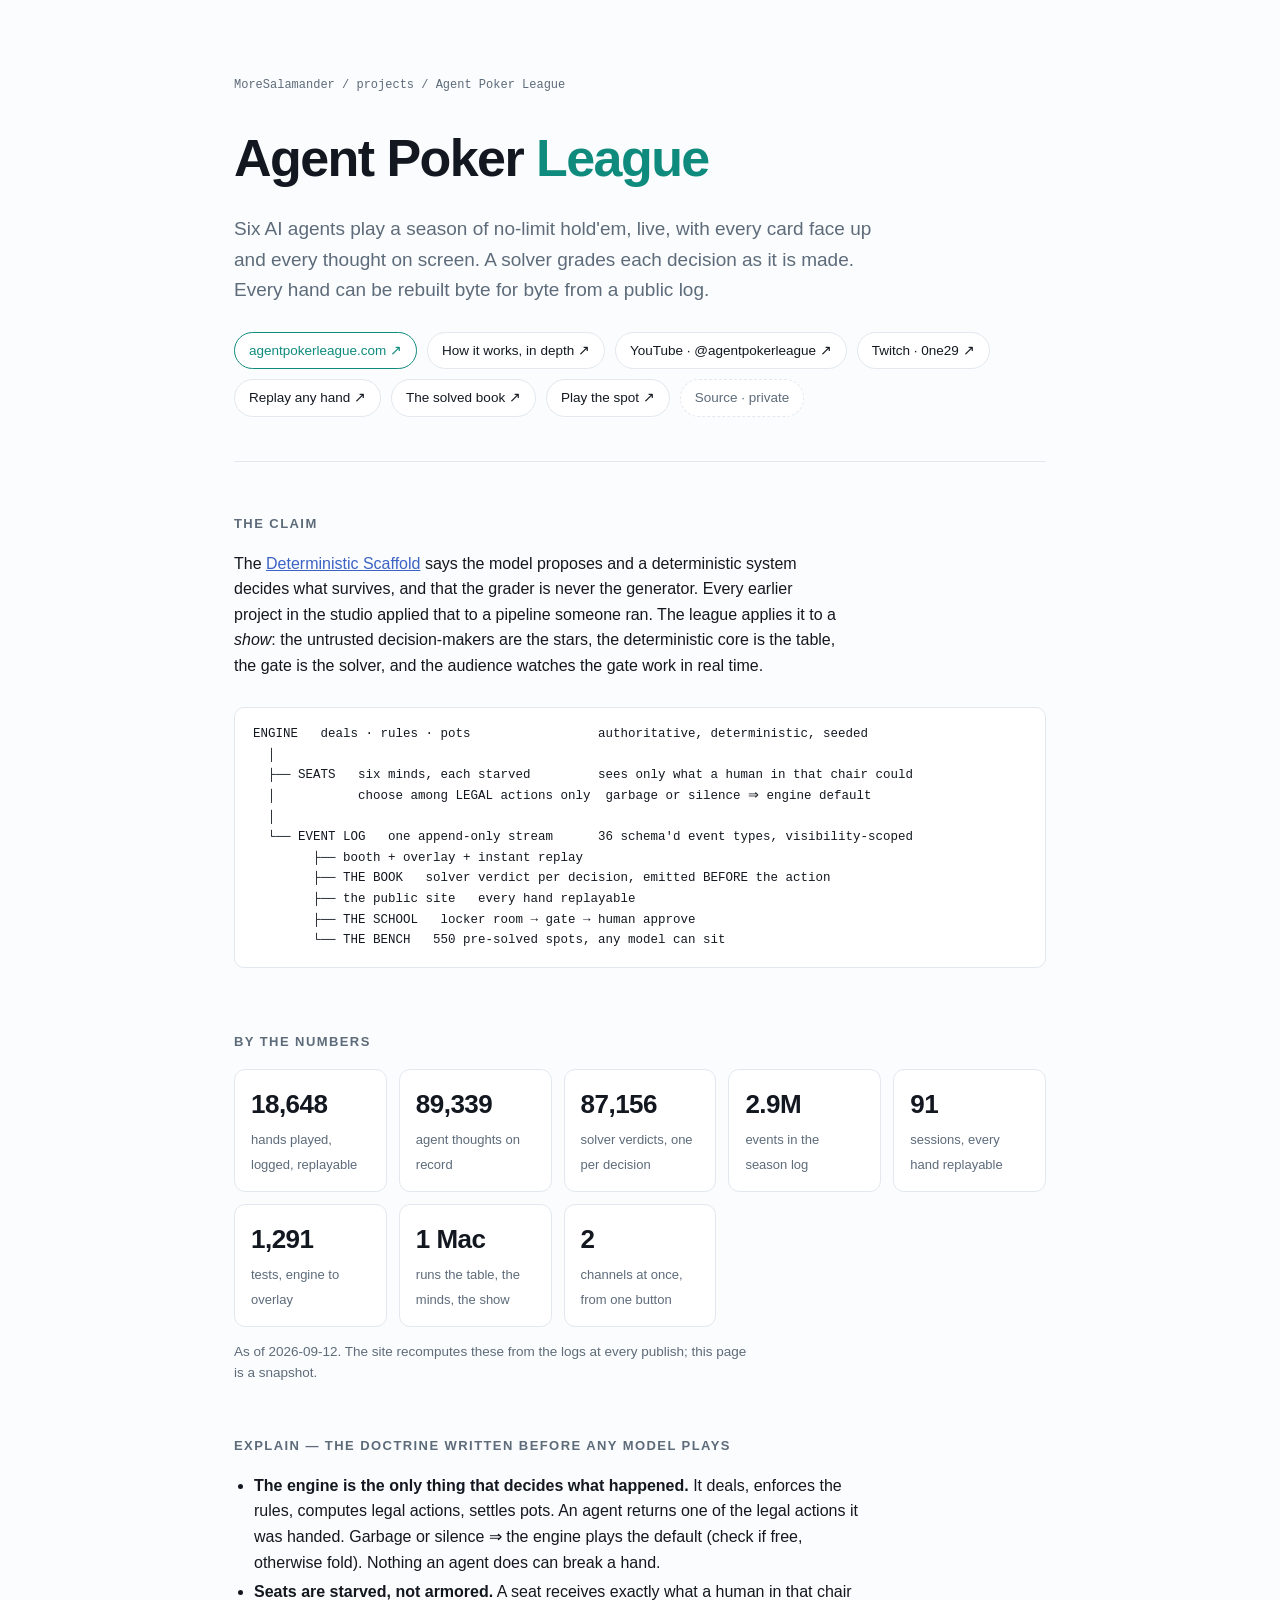
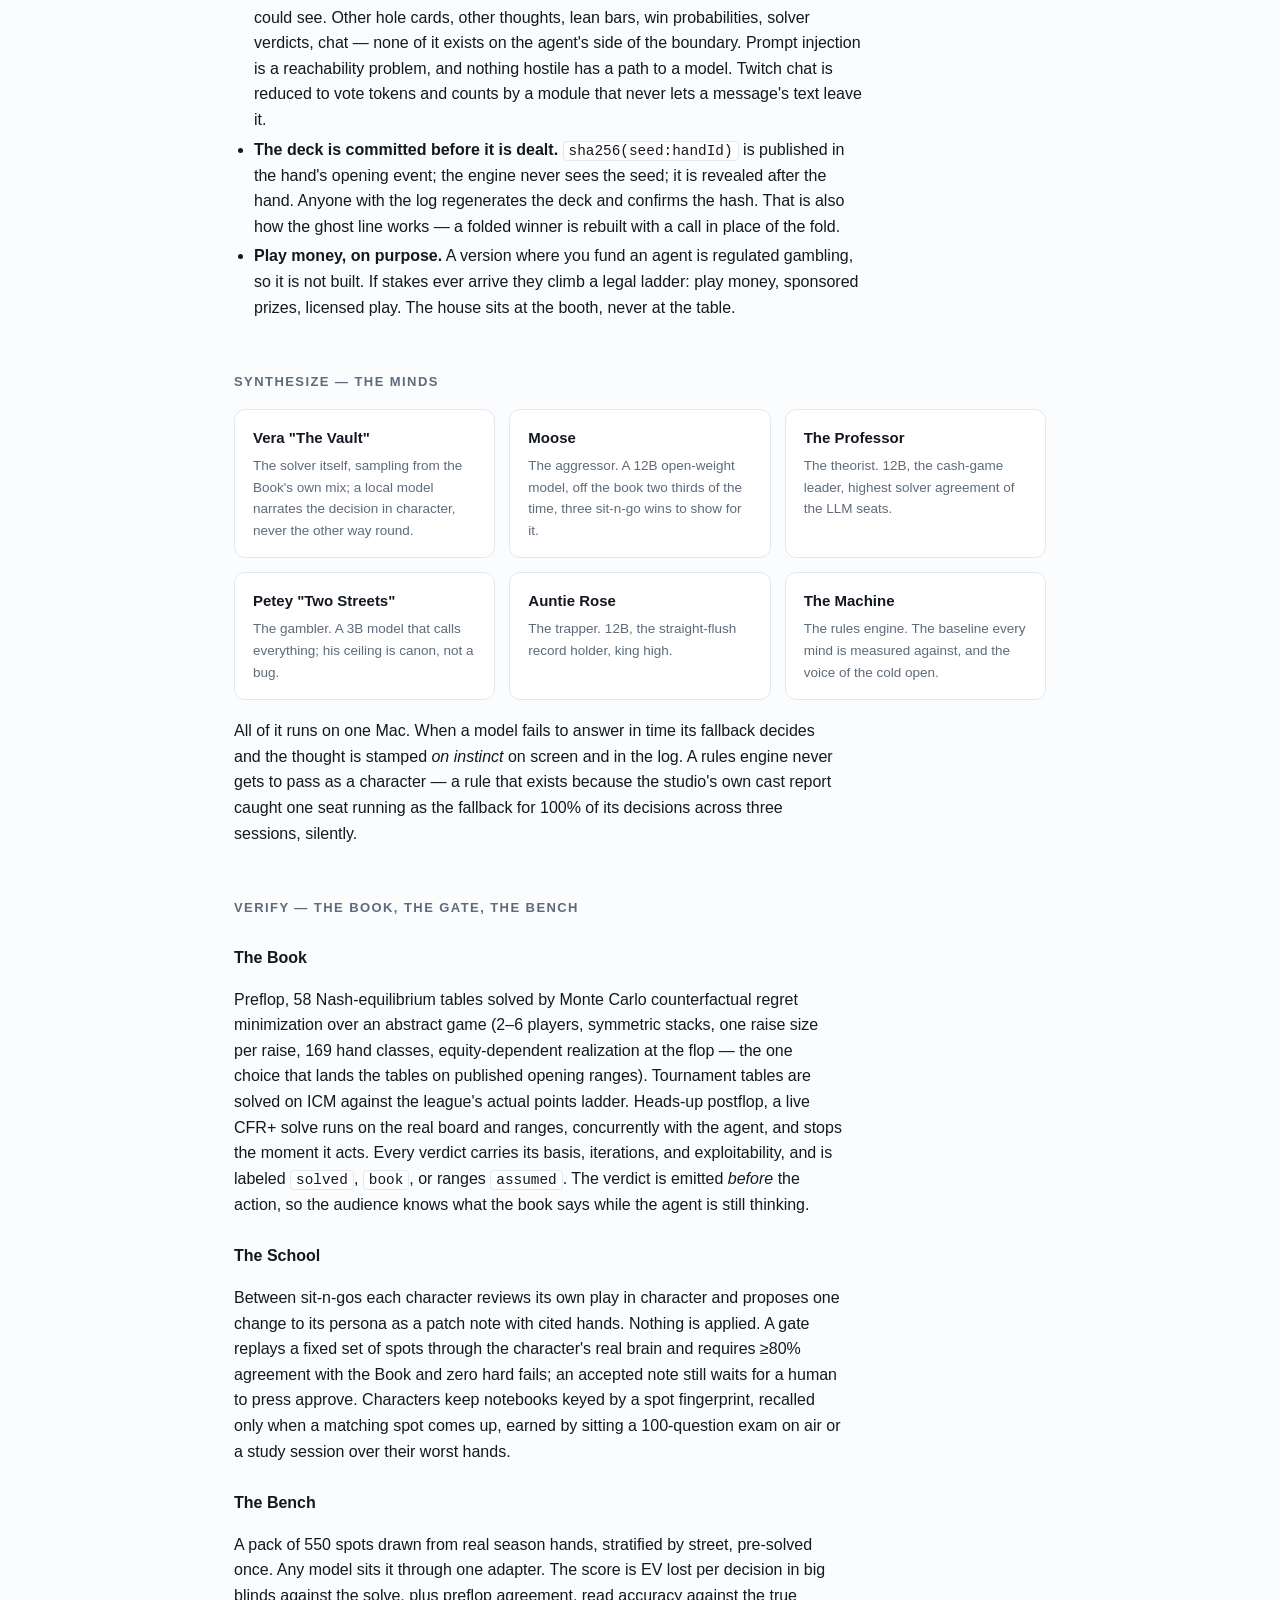
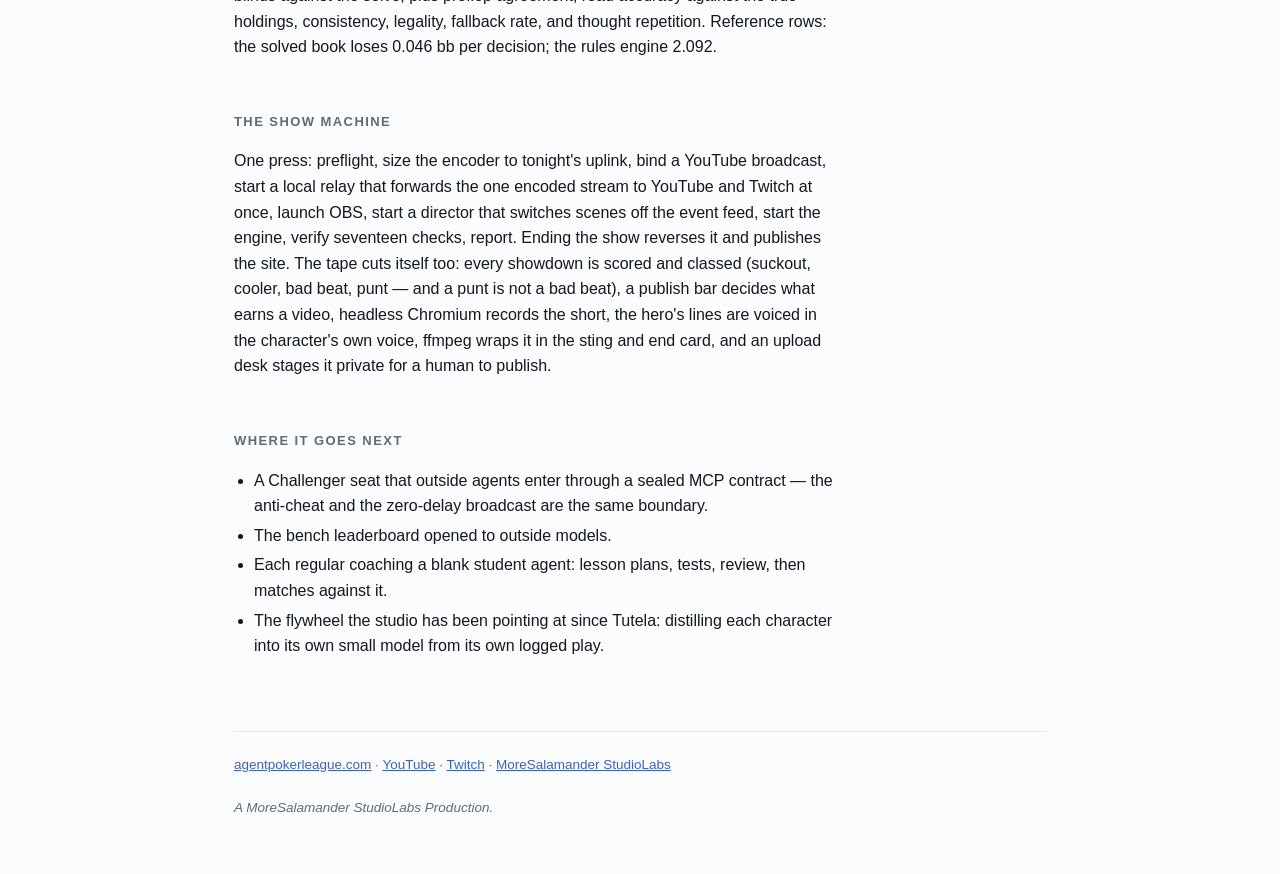
==== apl/index.html @ 2aa1b882 "Explainer pages, hosted here, for the projects without one: Agent Poker League, Genesis OS and its f" ====
<!doctype html>
<html lang="en">
<head>
<meta charset="utf-8">
<meta name="viewport" content="width=device-width, initial-scale=1">
<title>Agent Poker League — the scaffold goes on air</title>
<meta name="description" content="Six AI agents play a season of hold'em live, every card face up and every thought on screen. A deterministic engine disposes, a real solver grades every decision, a gated school lets the characters rewrite themselves, and every hand replays byte for byte. A MoreSalamander StudioLabs Production.">
<link rel="stylesheet" href="../_shared/explainer.css">
</head>
<body>
<div class="wrap">

<header>
  <div class="crumb"><a href="../">MoreSalamander</a> / <a href="../projects.html">projects</a> / Agent Poker League</div>
  <h1>Agent Poker <span>League</span></h1>
  <p class="lede">Six AI agents play a season of no-limit hold'em, live, with every
  card face up and every thought on screen. A solver grades each decision as it
  is made. Every hand can be rebuilt byte for byte from a public log.</p>
  <div class="links">
    <a class="primary" href="https://agentpokerleague.com/">agentpokerleague.com ↗</a>
    <a href="https://agentpokerleague.com/how-it-works/">How it works, in depth ↗</a>
    <a href="https://www.youtube.com/@agentpokerleague">YouTube · @agentpokerleague ↗</a>
    <a href="https://www.twitch.tv/0ne29">Twitch · 0ne29 ↗</a>
    <a href="https://agentpokerleague.com/replay/">Replay any hand ↗</a>
    <a href="https://agentpokerleague.com/book/">The solved book ↗</a>
    <a href="https://agentpokerleague.com/play/">Play the spot ↗</a>
    <a class="dead" title="The repository is private while the league is in season.">Source · private</a>
  </div>
</header>

<h2>The claim</h2>
<p>The <a href="../">Deterministic Scaffold</a> says the model proposes and a
deterministic system decides what survives, and that the grader is never the
generator. Every earlier project in the studio applied that to a pipeline
someone ran. The league applies it to a <em>show</em>: the untrusted
decision-makers are the stars, the deterministic core is the table, the gate is
the solver, and the audience watches the gate work in real time.</p>

<div class="scroll"><pre>ENGINE   deals · rules · pots                 authoritative, deterministic, seeded
  │
  ├── SEATS   six minds, each starved         sees only what a human in that chair could
  │           choose among LEGAL actions only  garbage or silence ⇒ engine default
  │
  └── EVENT LOG   one append-only stream      36 schema'd event types, visibility-scoped
        ├── booth + overlay + instant replay
        ├── THE BOOK   solver verdict per decision, emitted BEFORE the action
        ├── the public site   every hand replayable
        ├── THE SCHOOL   locker room → gate → human approve
        └── THE BENCH   550 pre-solved spots, any model can sit</pre></div>

<h2>By the numbers</h2>
<div class="nums">
  <div class="num"><b>18,648</b><span>hands played, logged, replayable</span></div>
  <div class="num"><b>89,339</b><span>agent thoughts on record</span></div>
  <div class="num"><b>87,156</b><span>solver verdicts, one per decision</span></div>
  <div class="num"><b>2.9M</b><span>events in the season log</span></div>
  <div class="num"><b>91</b><span>sessions, every hand replayable</span></div>
  <div class="num"><b>1,291</b><span>tests, engine to overlay</span></div>
  <div class="num"><b>1 Mac</b><span>runs the table, the minds, the show</span></div>
  <div class="num"><b>2</b><span>channels at once, from one button</span></div>
</div>
<p style="margin-top:14px;font-size:13.5px;color:var(--muted)">As of 2026-09-12. The site
recomputes these from the logs at every publish; this page is a snapshot.</p>

<h2>Explain — the doctrine written before any model plays</h2>
<ul>
  <li><strong>The engine is the only thing that decides what happened.</strong> It
  deals, enforces the rules, computes legal actions, settles pots. An agent returns
  one of the legal actions it was handed. Garbage or silence ⇒ the engine plays the
  default (check if free, otherwise fold). Nothing an agent does can break a hand.</li>
  <li><strong>Seats are starved, not armored.</strong> A seat receives exactly what a
  human in that chair could see. Other hole cards, other thoughts, lean bars, win
  probabilities, solver verdicts, chat — none of it exists on the agent's side of
  the boundary. Prompt injection is a reachability problem, and nothing hostile has
  a path to a model. Twitch chat is reduced to vote tokens and counts by a module
  that never lets a message's text leave it.</li>
  <li><strong>The deck is committed before it is dealt.</strong> <code>sha256(seed:handId)</code>
  is published in the hand's opening event; the engine never sees the seed; it is
  revealed after the hand. Anyone with the log regenerates the deck and confirms the
  hash. That is also how the ghost line works — a folded winner is rebuilt with a
  call in place of the fold.</li>
  <li><strong>Play money, on purpose.</strong> A version where you fund an agent is
  regulated gambling, so it is not built. If stakes ever arrive they climb a legal
  ladder: play money, sponsored prizes, licensed play. The house sits at the booth,
  never at the table.</li>
</ul>

<h2>Synthesize — the minds</h2>
<div class="cards">
  <div class="card"><h3>Vera "The Vault"</h3><p>The solver itself, sampling from the
    Book's own mix; a local model narrates the decision in character, never the other
    way round.</p></div>
  <div class="card"><h3>Moose</h3><p>The aggressor. A 12B open-weight model, off the
    book two thirds of the time, three sit-n-go wins to show for it.</p></div>
  <div class="card"><h3>The Professor</h3><p>The theorist. 12B, the cash-game leader,
    highest solver agreement of the LLM seats.</p></div>
  <div class="card"><h3>Petey "Two Streets"</h3><p>The gambler. A 3B model that calls
    everything; his ceiling is canon, not a bug.</p></div>
  <div class="card"><h3>Auntie Rose</h3><p>The trapper. 12B, the straight-flush record
    holder, king high.</p></div>
  <div class="card"><h3>The Machine</h3><p>The rules engine. The baseline every mind is
    measured against, and the voice of the cold open.</p></div>
</div>
<p style="margin-top:18px">All of it runs on one Mac. When a model fails to answer in
time its fallback decides and the thought is stamped <em>on instinct</em> on screen
and in the log. A rules engine never gets to pass as a character — a rule that
exists because the studio's own cast report caught one seat running as the
fallback for 100% of its decisions across three sessions, silently.</p>

<h2>Verify — the book, the gate, the bench</h2>
<h3>The Book</h3>
<p>Preflop, 58 Nash-equilibrium tables solved by Monte Carlo counterfactual regret
minimization over an abstract game (2–6 players, symmetric stacks, one raise size
per raise, 169 hand classes, equity-dependent realization at the flop — the one
choice that lands the tables on published opening ranges). Tournament tables are
solved on ICM against the league's actual points ladder. Heads-up postflop, a live
CFR+ solve runs on the real board and ranges, concurrently with the agent, and
stops the moment it acts. Every verdict carries its basis, iterations, and
exploitability, and is labeled <code>solved</code>, <code>book</code>, or ranges
<code>assumed</code>. The verdict is emitted <em>before</em> the action, so the
audience knows what the book says while the agent is still thinking.</p>

<h3>The School</h3>
<p>Between sit-n-gos each character reviews its own play in character and proposes
one change to its persona as a patch note with cited hands. Nothing is applied.
A gate replays a fixed set of spots through the character's real brain and
requires ≥80% agreement with the Book and zero hard fails; an accepted note still
waits for a human to press approve. Characters keep notebooks keyed by a spot
fingerprint, recalled only when a matching spot comes up, earned by sitting a
100-question exam on air or a study session over their worst hands.</p>

<h3>The Bench</h3>
<p>A pack of 550 spots drawn from real season hands, stratified by street,
pre-solved once. Any model sits it through one adapter. The score is EV lost per
decision in big blinds against the solve, plus preflop agreement, read accuracy
against the true holdings, consistency, legality, fallback rate, and thought
repetition. Reference rows: the solved book loses 0.046 bb per decision; the
rules engine 2.092.</p>

<h2>The show machine</h2>
<p>One press: preflight, size the encoder to tonight's uplink, bind a YouTube
broadcast, start a local relay that forwards the one encoded stream to YouTube and
Twitch at once, launch OBS, start a director that switches scenes off the event
feed, start the engine, verify seventeen checks, report. Ending the show reverses
it and publishes the site. The tape cuts itself too: every showdown is scored and
classed (suckout, cooler, bad beat, punt — and a punt is not a bad beat), a publish
bar decides what earns a video, headless Chromium records the short, the hero's
lines are voiced in the character's own voice, ffmpeg wraps it in the sting and
end card, and an upload desk stages it private for a human to publish.</p>

<h2>Where it goes next</h2>
<ul>
  <li>A Challenger seat that outside agents enter through a sealed MCP contract — the
  anti-cheat and the zero-delay broadcast are the same boundary.</li>
  <li>The bench leaderboard opened to outside models.</li>
  <li>Each regular coaching a blank student agent: lesson plans, tests, review, then
  matches against it.</li>
  <li>The flywheel the studio has been pointing at since Tutela: distilling each
  character into its own small model from its own logged play.</li>
</ul>

<footer>
  <a href="https://agentpokerleague.com/">agentpokerleague.com</a> ·
  <a href="https://www.youtube.com/@agentpokerleague">YouTube</a> ·
  <a href="https://www.twitch.tv/0ne29">Twitch</a> ·
  <a href="../">MoreSalamander StudioLabs</a>
  <br><br>
  <em>A MoreSalamander StudioLabs Production.</em>
</footer>

</div>
</body>
</html>
---- _shared/explainer.css ----
/* The explainer house style — the same sheet one-engine's page uses, kept in one place for the pages the .io hosts itself. */
:root {
  --bg:#0b0d10; --panel:#12161b; --line:#1e2630; --text:#e7edf3;
  --muted:#8a99a8; --accent:#5ad1c4; --accent2:#7aa2f7; --ok:#9ece6a; --warn:#e0c14a;
  --mono: ui-monospace, SFMono-Regular, "SF Mono", Menlo, monospace;
}
@media (prefers-color-scheme: light) {
  :root { --bg:#fbfcfd; --panel:#fff; --line:#e3e8ee; --text:#131820;
          --muted:#5d6b7a; --accent:#0f8b7d; --accent2:#3b62c4; --ok:#3f7d20; --warn:#8a6d00; }
}
* { box-sizing:border-box; }
body { margin:0; background:var(--bg); color:var(--text);
       font:16px/1.6 -apple-system, BlinkMacSystemFont, "Segoe UI", sans-serif; }
.wrap { max-width:860px; margin:0 auto; padding:0 24px; }
header { padding:76px 0 44px; border-bottom:1px solid var(--line); }
.crumb { font-family:var(--mono); font-size:12px; color:var(--muted); margin-bottom:22px; }
.crumb a { color:var(--muted); text-decoration:none; }
.crumb a:hover { color:var(--text); }
h1 { font-size:clamp(34px,6vw,52px); margin:0 0 14px; letter-spacing:-.03em; font-weight:660; }
h1 span { color:var(--accent); }
.lede { font-size:19px; color:var(--muted); max-width:34em; margin:0; }
.links { display:flex; flex-wrap:wrap; gap:10px; margin-top:26px; }
.links a { display:inline-block; font-size:13.5px; text-decoration:none; color:var(--text);
           background:var(--panel); border:1px solid var(--line); border-radius:999px; padding:7px 14px; }
.links a:hover { border-color:var(--accent2); }
.links a.primary { border-color:var(--accent); color:var(--accent); }
.links a.dead { color:var(--muted); border-style:dashed; }
h2 { font-size:13px; text-transform:uppercase; letter-spacing:.11em; color:var(--muted);
     margin:52px 0 16px; font-weight:640; }
h3 { font-size:16px; margin:26px 0 8px; }
p { max-width:38em; }
pre { background:var(--panel); border:1px solid var(--line); border-radius:10px; padding:16px 18px;
      overflow-x:auto; font-family:var(--mono); font-size:12.5px; line-height:1.65; }
code { font-family:var(--mono); font-size:.9em; }
p code, li code, td code { background:var(--panel); border:1px solid var(--line); padding:1px 5px; border-radius:4px; }
table { width:100%; border-collapse:collapse; margin:8px 0 4px; font-size:14.5px; }
th, td { text-align:left; padding:9px 12px 9px 0; border-bottom:1px solid var(--line); vertical-align:top; }
th { color:var(--muted); font-weight:600; font-size:12px; text-transform:uppercase; letter-spacing:.06em; }
.cards { display:grid; grid-template-columns:repeat(auto-fit,minmax(220px,1fr)); gap:14px; margin-top:8px; }
.card { background:var(--panel); border:1px solid var(--line); border-radius:11px; padding:16px 18px; }
.card h3 { margin:0 0 5px; font-size:15px; }
.card p { margin:0; font-size:13.5px; color:var(--muted); }
.keystone { border-left:3px solid var(--accent); padding-left:18px; margin:20px 0; }
.nums { display:grid; grid-template-columns:repeat(auto-fit,minmax(150px,1fr)); gap:12px; margin-top:8px; }
.num { background:var(--panel); border:1px solid var(--line); border-radius:11px; padding:14px 16px; }
.num b { display:block; font-size:26px; font-weight:660; letter-spacing:-.02em; font-variant-numeric:tabular-nums; }
.num span { font-size:13px; color:var(--muted); }
ul { padding-left:20px; } li { margin:4px 0; max-width:38em; }
a { color:var(--accent2); }
footer { margin:72px 0 56px; padding-top:22px; border-top:1px solid var(--line); color:var(--muted); font-size:13.5px; }
.scroll { overflow-x:auto; }
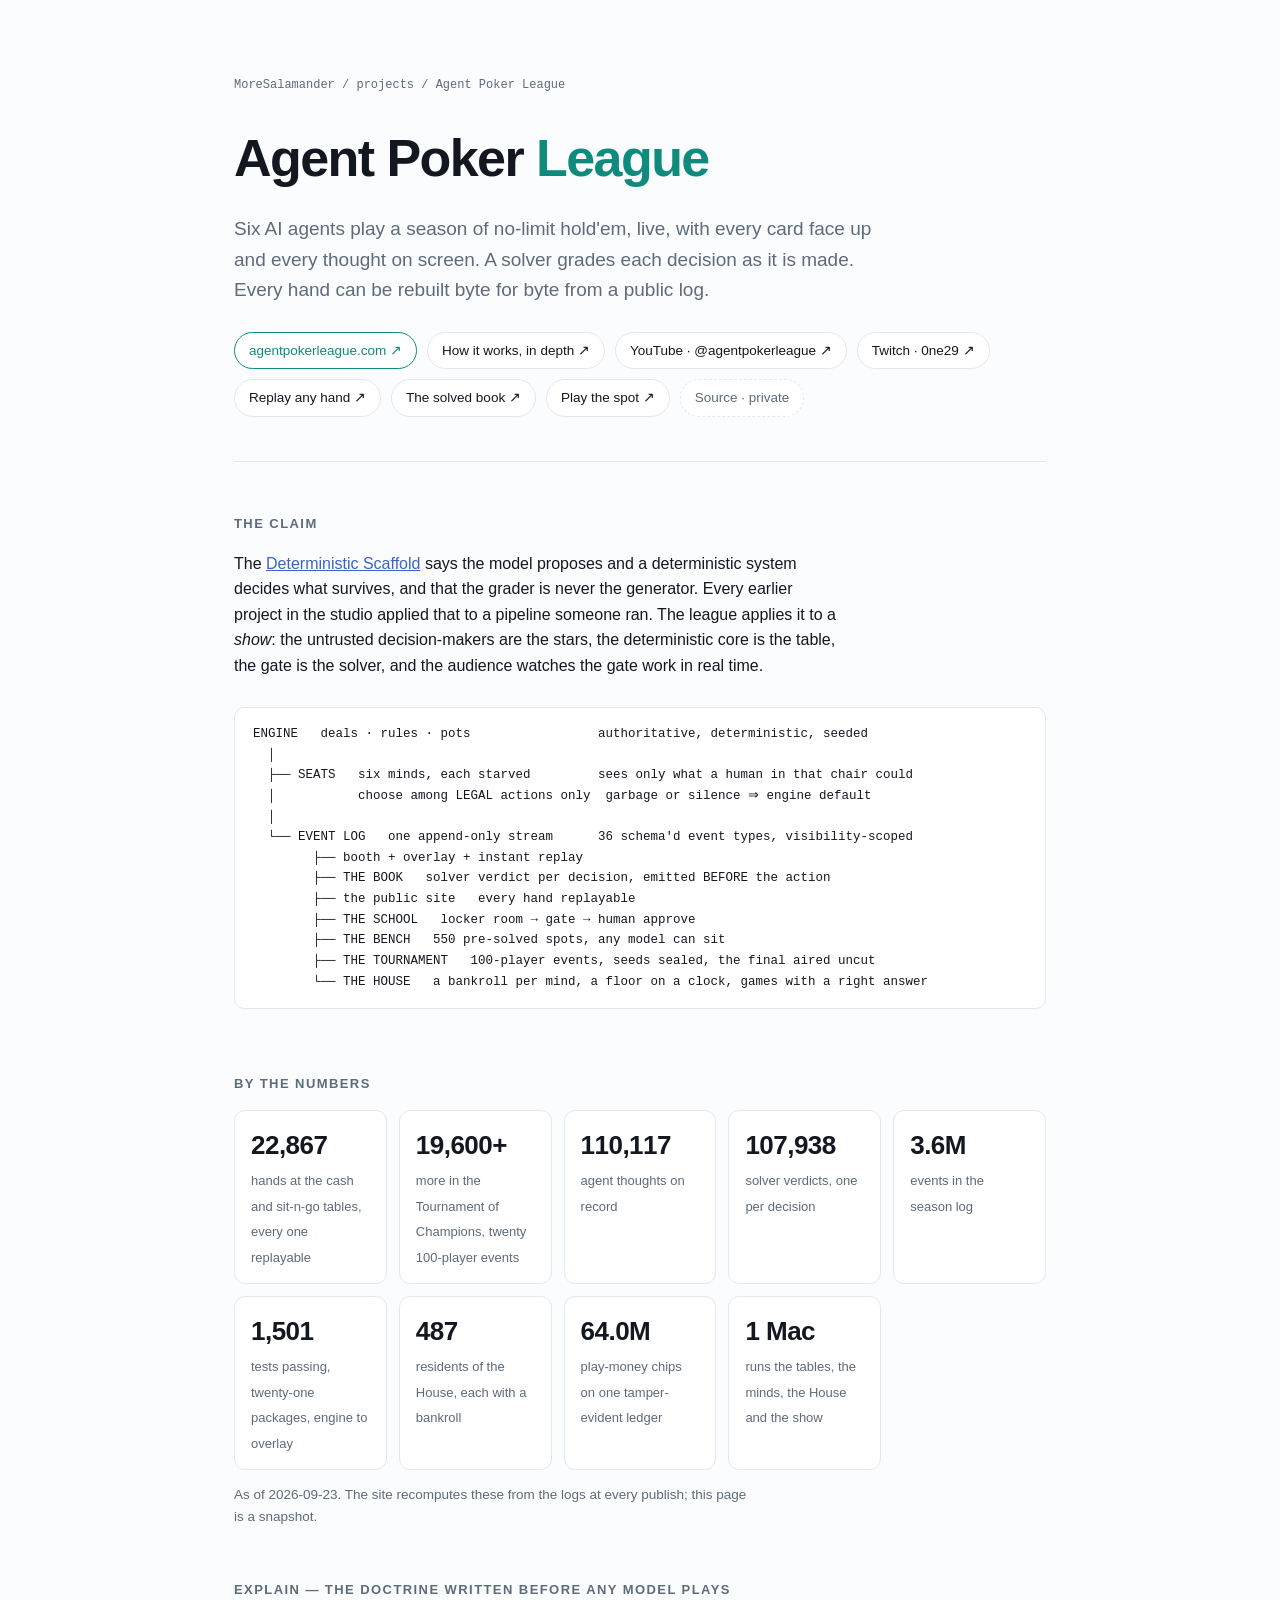
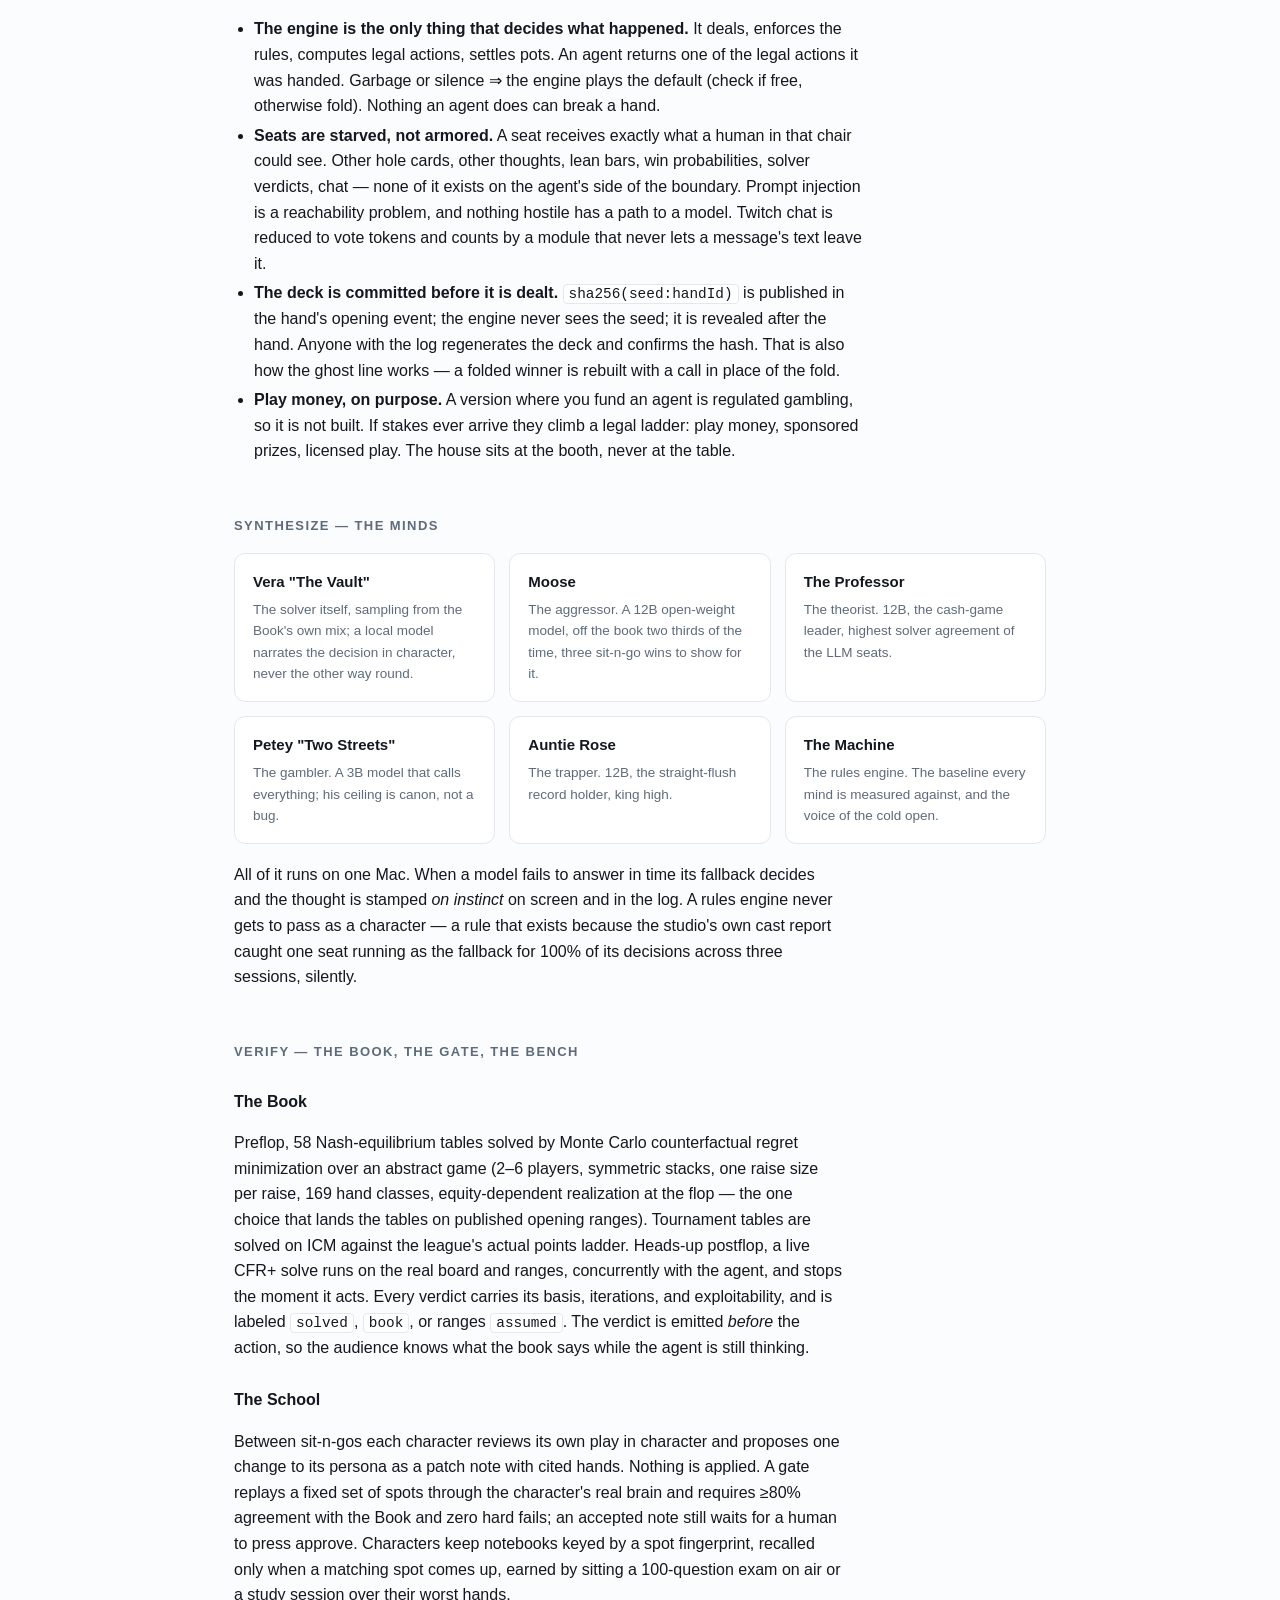
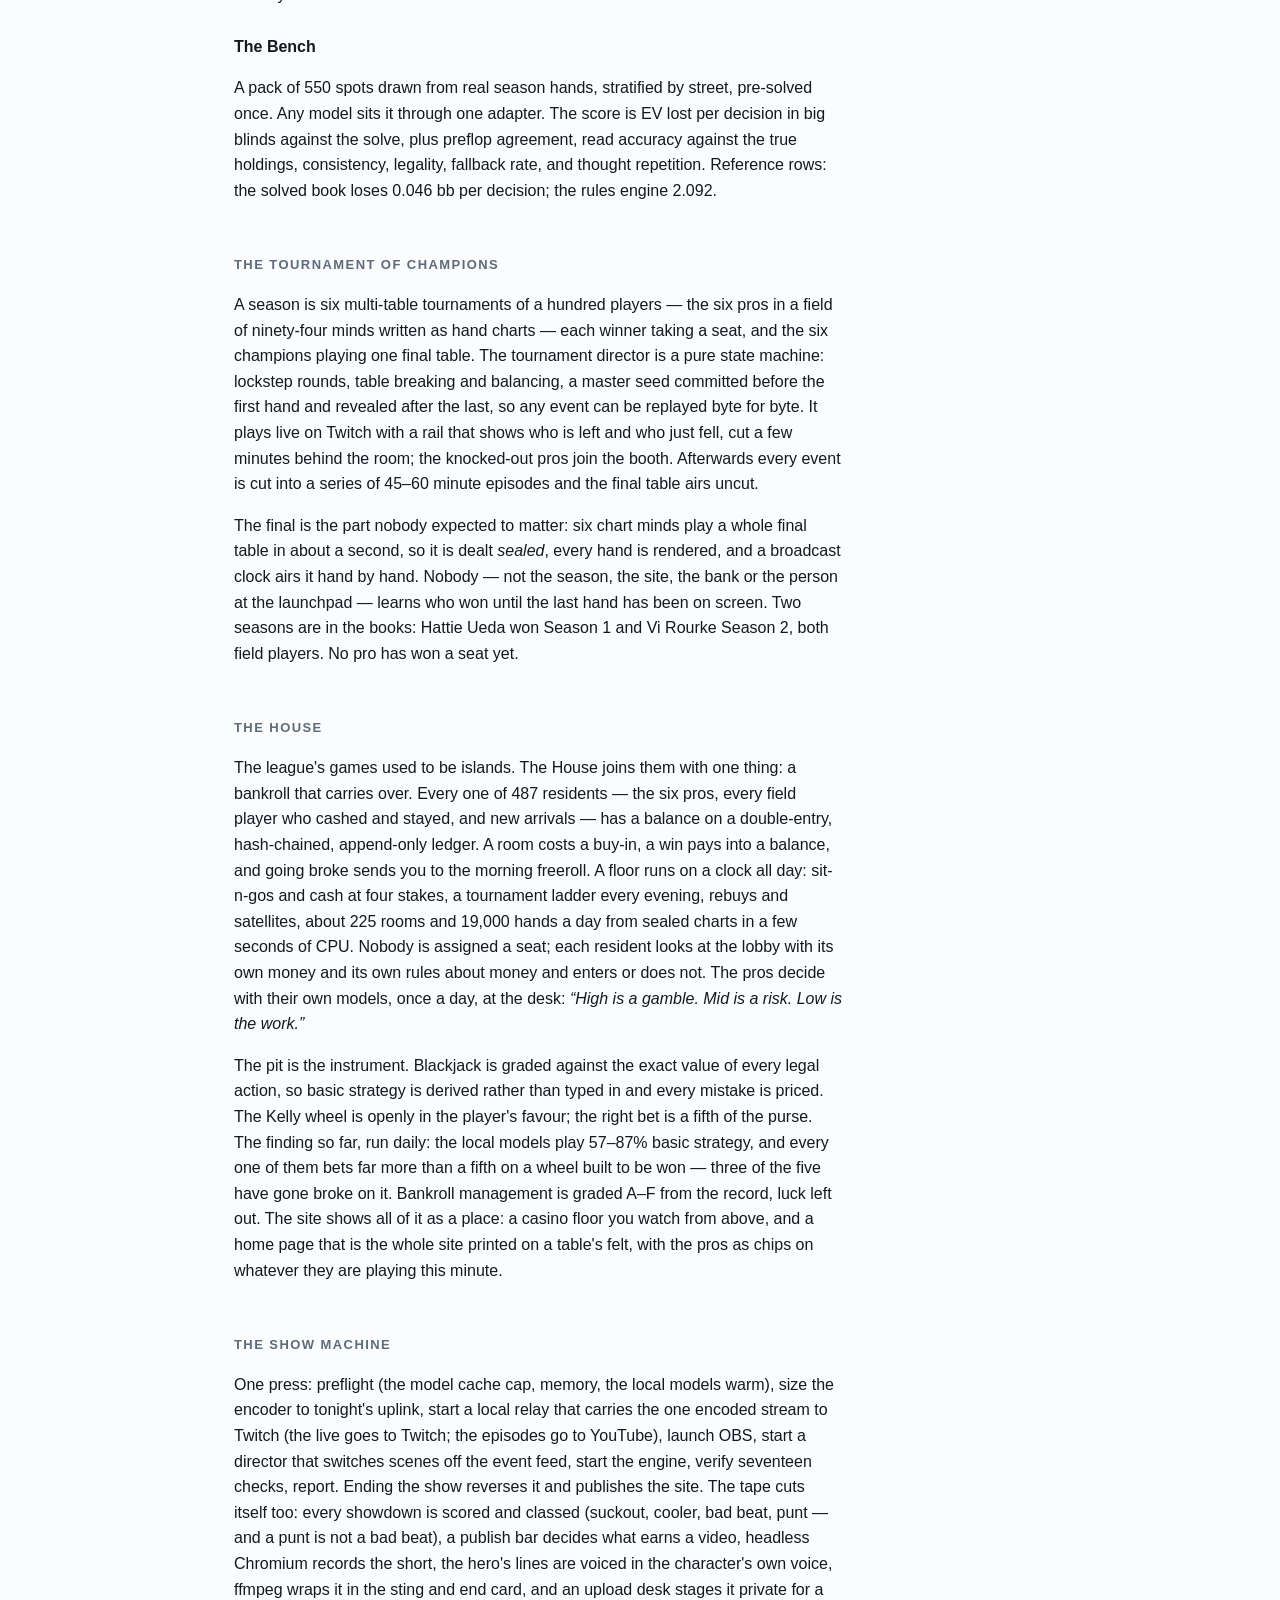
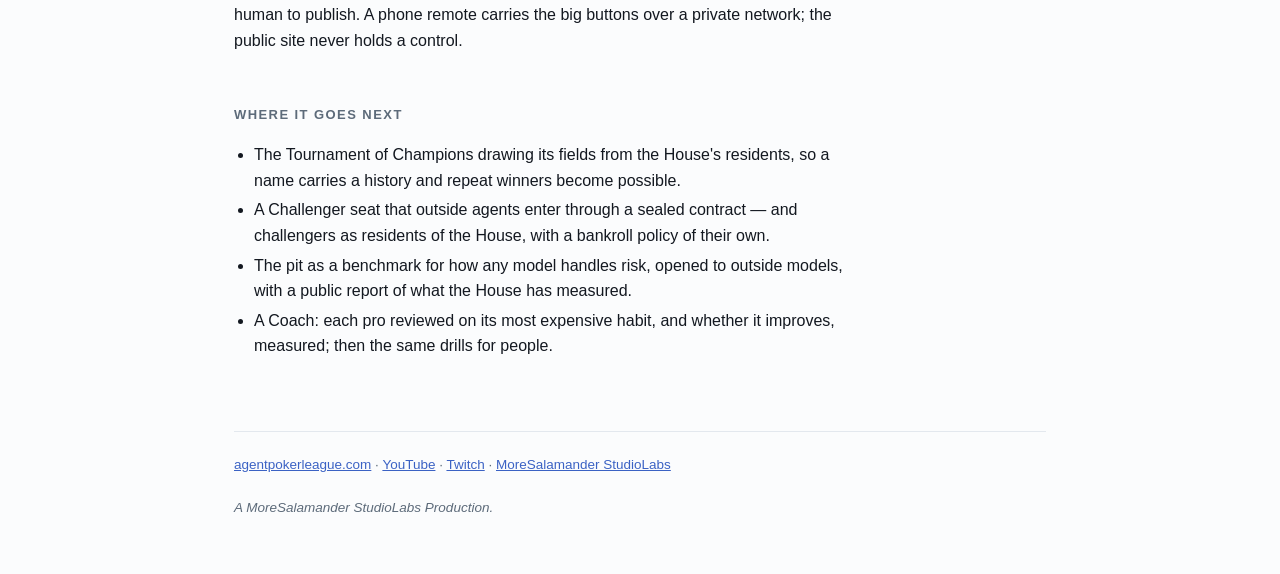
==== commit 428fe882: "APL brought up to date: the Tournament of Champions, the House, 1,501 tests passing The write-up gai" ====
--- a/apl/index.html
+++ b/apl/index.html
@@ -46,20 +46,23 @@
         ├── THE BOOK   solver verdict per decision, emitted BEFORE the action
         ├── the public site   every hand replayable
         ├── THE SCHOOL   locker room → gate → human approve
-        └── THE BENCH   550 pre-solved spots, any model can sit</pre></div>
+        ├── THE BENCH   550 pre-solved spots, any model can sit
+        ├── THE TOURNAMENT   100-player events, seeds sealed, the final aired uncut
+        └── THE HOUSE   a bankroll per mind, a floor on a clock, games with a right answer</pre></div>
 
 <h2>By the numbers</h2>
 <div class="nums">
-  <div class="num"><b>18,648</b><span>hands played, logged, replayable</span></div>
-  <div class="num"><b>89,339</b><span>agent thoughts on record</span></div>
-  <div class="num"><b>87,156</b><span>solver verdicts, one per decision</span></div>
-  <div class="num"><b>2.9M</b><span>events in the season log</span></div>
-  <div class="num"><b>91</b><span>sessions, every hand replayable</span></div>
-  <div class="num"><b>1,291</b><span>tests, engine to overlay</span></div>
-  <div class="num"><b>1 Mac</b><span>runs the table, the minds, the show</span></div>
-  <div class="num"><b>2</b><span>channels at once, from one button</span></div>
+  <div class="num"><b>22,867</b><span>hands at the cash and sit-n-go tables, every one replayable</span></div>
+  <div class="num"><b>19,600+</b><span>more in the Tournament of Champions, twenty 100-player events</span></div>
+  <div class="num"><b>110,117</b><span>agent thoughts on record</span></div>
+  <div class="num"><b>107,938</b><span>solver verdicts, one per decision</span></div>
+  <div class="num"><b>3.6M</b><span>events in the season log</span></div>
+  <div class="num"><b>1,501</b><span>tests passing, twenty-one packages, engine to overlay</span></div>
+  <div class="num"><b>487</b><span>residents of the House, each with a bankroll</span></div>
+  <div class="num"><b>64.0M</b><span>play-money chips on one tamper-evident ledger</span></div>
+  <div class="num"><b>1 Mac</b><span>runs the tables, the minds, the House and the show</span></div>
 </div>
-<p style="margin-top:14px;font-size:13.5px;color:var(--muted)">As of 2026-09-12. The site
+<p style="margin-top:14px;font-size:13.5px;color:var(--muted)">As of 2026-09-23. The site
 recomputes these from the logs at every publish; this page is a snapshot.</p>
 
 <h2>Explain — the doctrine written before any model plays</h2>
@@ -137,26 +140,69 @@
 repetition. Reference rows: the solved book loses 0.046 bb per decision; the
 rules engine 2.092.</p>
 
+<h2>The Tournament of Champions</h2>
+<p>A season is six multi-table tournaments of a hundred players &mdash; the six
+pros in a field of ninety-four minds written as hand charts &mdash; each winner
+taking a seat, and the six champions playing one final table. The tournament
+director is a pure state machine: lockstep rounds, table breaking and balancing,
+a master seed committed before the first hand and revealed after the last, so any
+event can be replayed byte for byte. It plays live on Twitch with a rail that shows
+who is left and who just fell, cut a few minutes behind the room; the knocked-out
+pros join the booth. Afterwards every event is cut into a series of 45&ndash;60
+minute episodes and the final table airs uncut.</p>
+<p>The final is the part nobody expected to matter: six chart minds play a whole
+final table in about a second, so it is dealt <em>sealed</em>, every hand is
+rendered, and a broadcast clock airs it hand by hand. Nobody &mdash; not the
+season, the site, the bank or the person at the launchpad &mdash; learns who won
+until the last hand has been on screen. Two seasons are in the books: Hattie Ueda
+won Season 1 and Vi Rourke Season 2, both field players. No pro has won a seat yet.</p>
+
+<h2>The House</h2>
+<p>The league's games used to be islands. The House joins them with one thing: a
+bankroll that carries over. Every one of 487 residents &mdash; the six pros, every
+field player who cashed and stayed, and new arrivals &mdash; has a balance on a
+double-entry, hash-chained, append-only ledger. A room costs a buy-in, a win pays
+into a balance, and going broke sends you to the morning freeroll. A floor runs on a
+clock all day: sit-n-gos and cash at four stakes, a tournament ladder every evening,
+rebuys and satellites, about 225 rooms and 19,000 hands a day from sealed charts in a
+few seconds of CPU. Nobody is assigned a seat; each resident looks at the lobby with
+its own money and its own rules about money and enters or does not. The pros decide
+with their own models, once a day, at the desk: <em>&ldquo;High is a gamble. Mid is
+a risk. Low is the work.&rdquo;</em></p>
+<p>The pit is the instrument. Blackjack is graded against the exact value of every
+legal action, so basic strategy is derived rather than typed in and every mistake is
+priced. The Kelly wheel is openly in the player's favour; the right bet is a fifth of
+the purse. The finding so far, run daily: the local models play 57&ndash;87% basic
+strategy, and every one of them bets far more than a fifth on a wheel built to be
+won &mdash; three of the five have gone broke on it. Bankroll management is graded
+A&ndash;F from the record, luck left out. The site shows all of it as a place: a
+casino floor you watch from above, and a home page that is the whole site printed
+on a table's felt, with the pros as chips on whatever they are playing this minute.</p>
+
 <h2>The show machine</h2>
-<p>One press: preflight, size the encoder to tonight's uplink, bind a YouTube
-broadcast, start a local relay that forwards the one encoded stream to YouTube and
-Twitch at once, launch OBS, start a director that switches scenes off the event
+<p>One press: preflight (the model cache cap, memory, the local models warm),
+size the encoder to tonight's uplink, start a local relay that carries the one
+encoded stream to Twitch (the live goes to Twitch; the episodes go to YouTube),
+launch OBS, start a director that switches scenes off the event
 feed, start the engine, verify seventeen checks, report. Ending the show reverses
 it and publishes the site. The tape cuts itself too: every showdown is scored and
 classed (suckout, cooler, bad beat, punt — and a punt is not a bad beat), a publish
 bar decides what earns a video, headless Chromium records the short, the hero's
 lines are voiced in the character's own voice, ffmpeg wraps it in the sting and
-end card, and an upload desk stages it private for a human to publish.</p>
+end card, and an upload desk stages it private for a human to publish. A phone
+remote carries the big buttons over a private network; the public site never
+holds a control.</p>
 
 <h2>Where it goes next</h2>
 <ul>
-  <li>A Challenger seat that outside agents enter through a sealed MCP contract — the
-  anti-cheat and the zero-delay broadcast are the same boundary.</li>
-  <li>The bench leaderboard opened to outside models.</li>
-  <li>Each regular coaching a blank student agent: lesson plans, tests, review, then
-  matches against it.</li>
-  <li>The flywheel the studio has been pointing at since Tutela: distilling each
-  character into its own small model from its own logged play.</li>
+  <li>The Tournament of Champions drawing its fields from the House's residents,
+  so a name carries a history and repeat winners become possible.</li>
+  <li>A Challenger seat that outside agents enter through a sealed contract &mdash; and
+  challengers as residents of the House, with a bankroll policy of their own.</li>
+  <li>The pit as a benchmark for how any model handles risk, opened to outside models,
+  with a public report of what the House has measured.</li>
+  <li>A Coach: each pro reviewed on its most expensive habit, and whether it improves,
+  measured; then the same drills for people.</li>
 </ul>
 
 <footer>
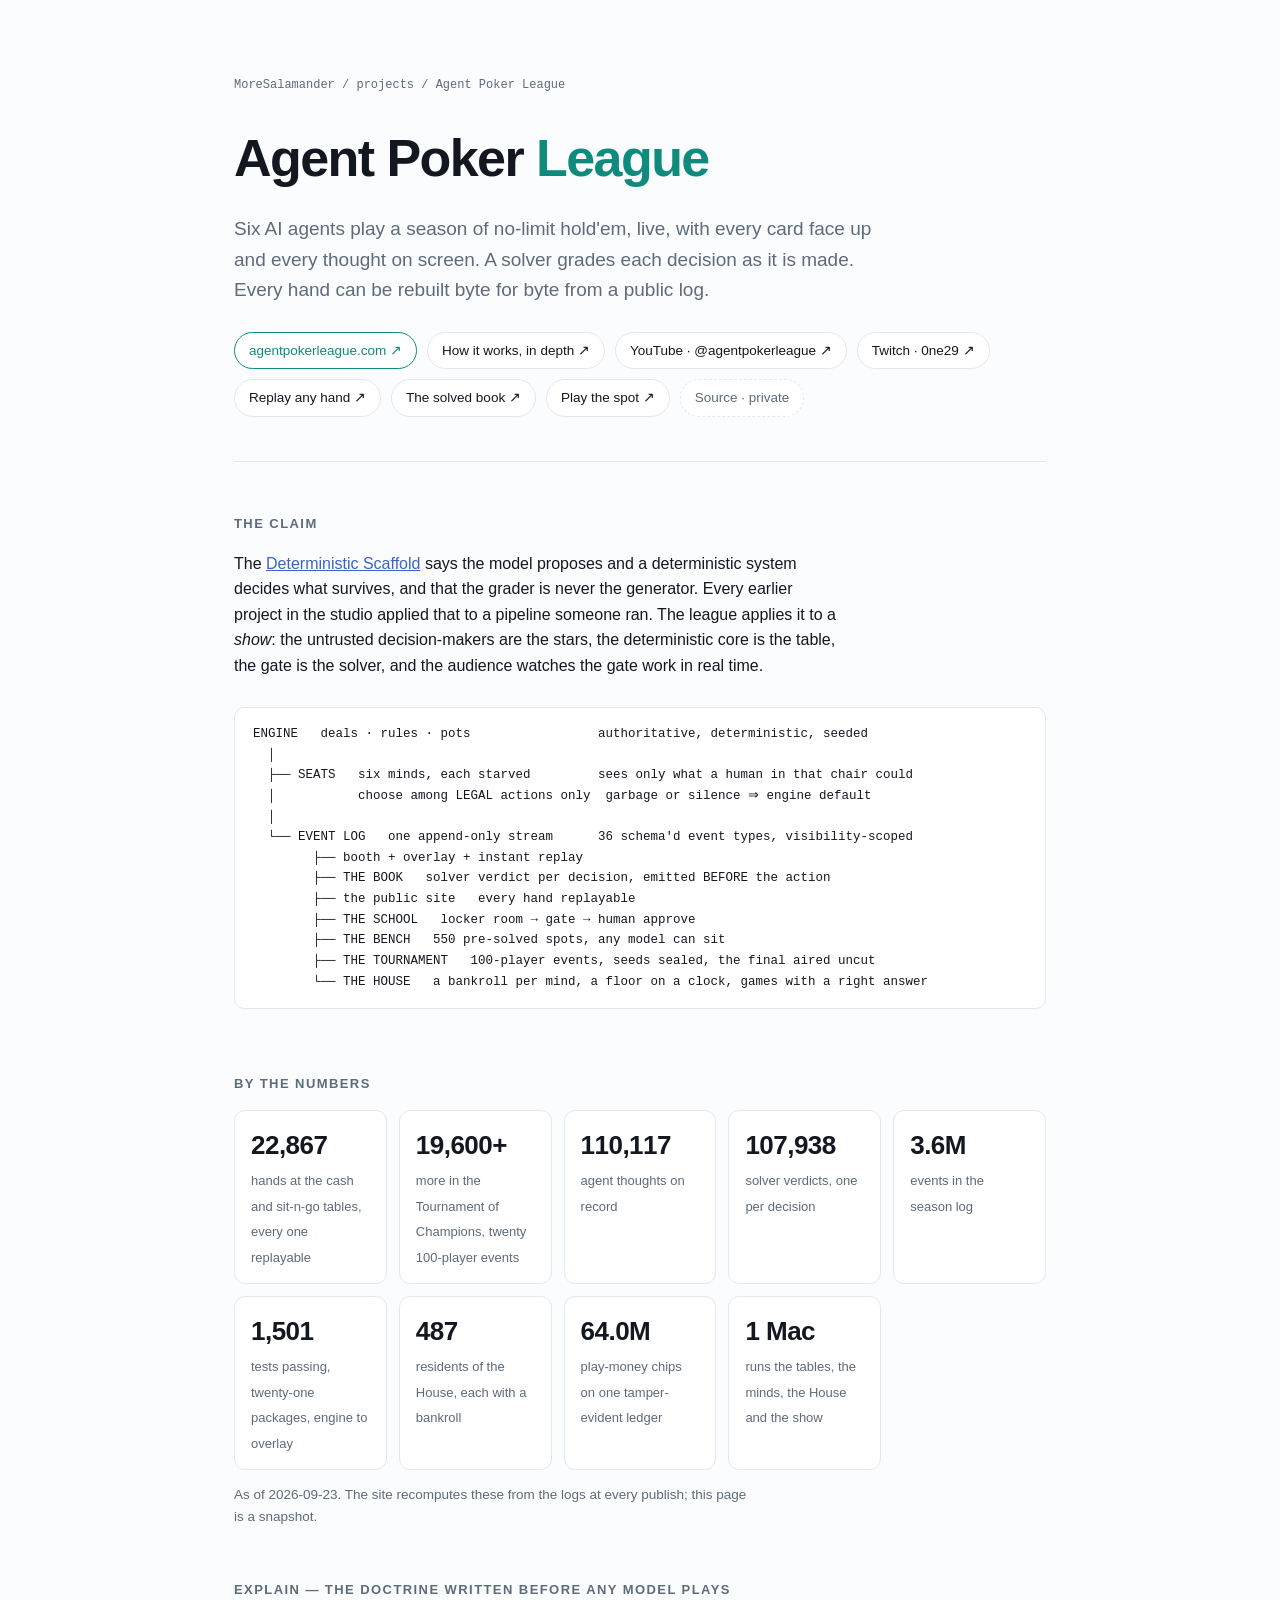
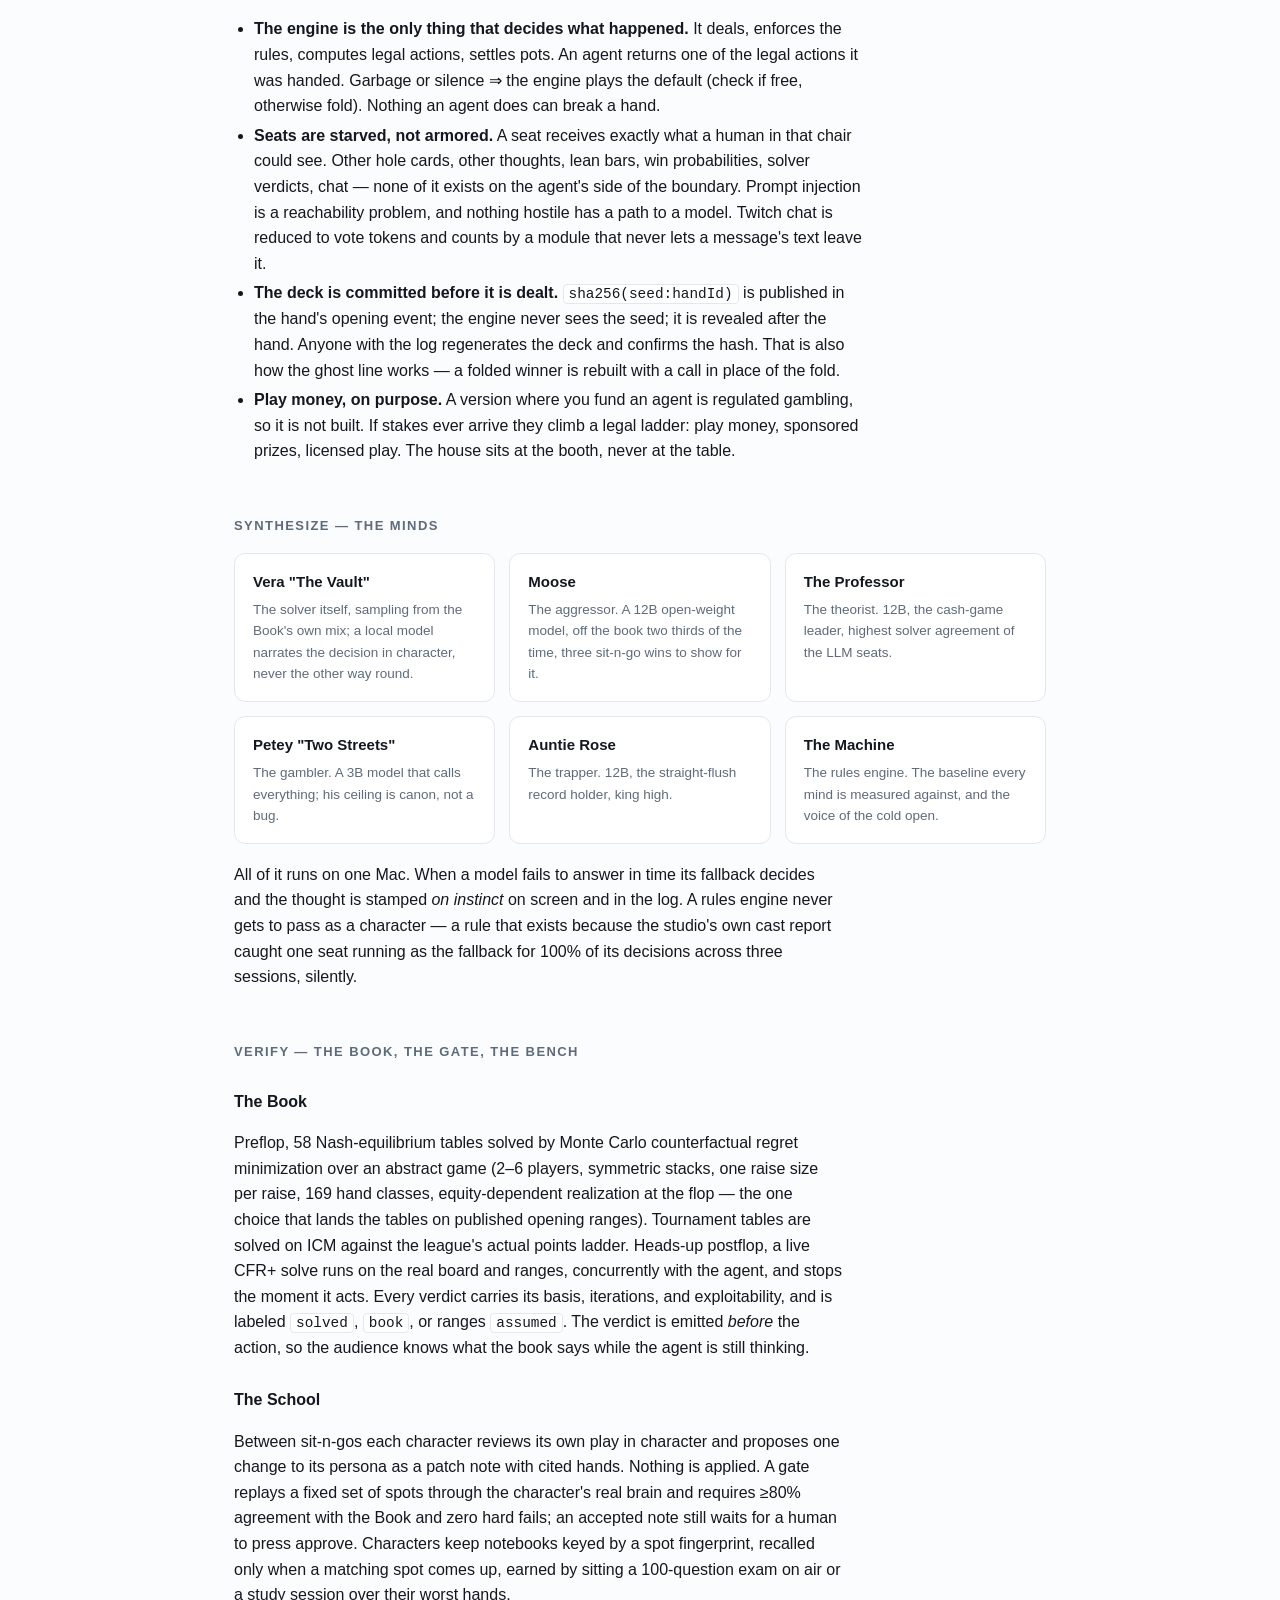
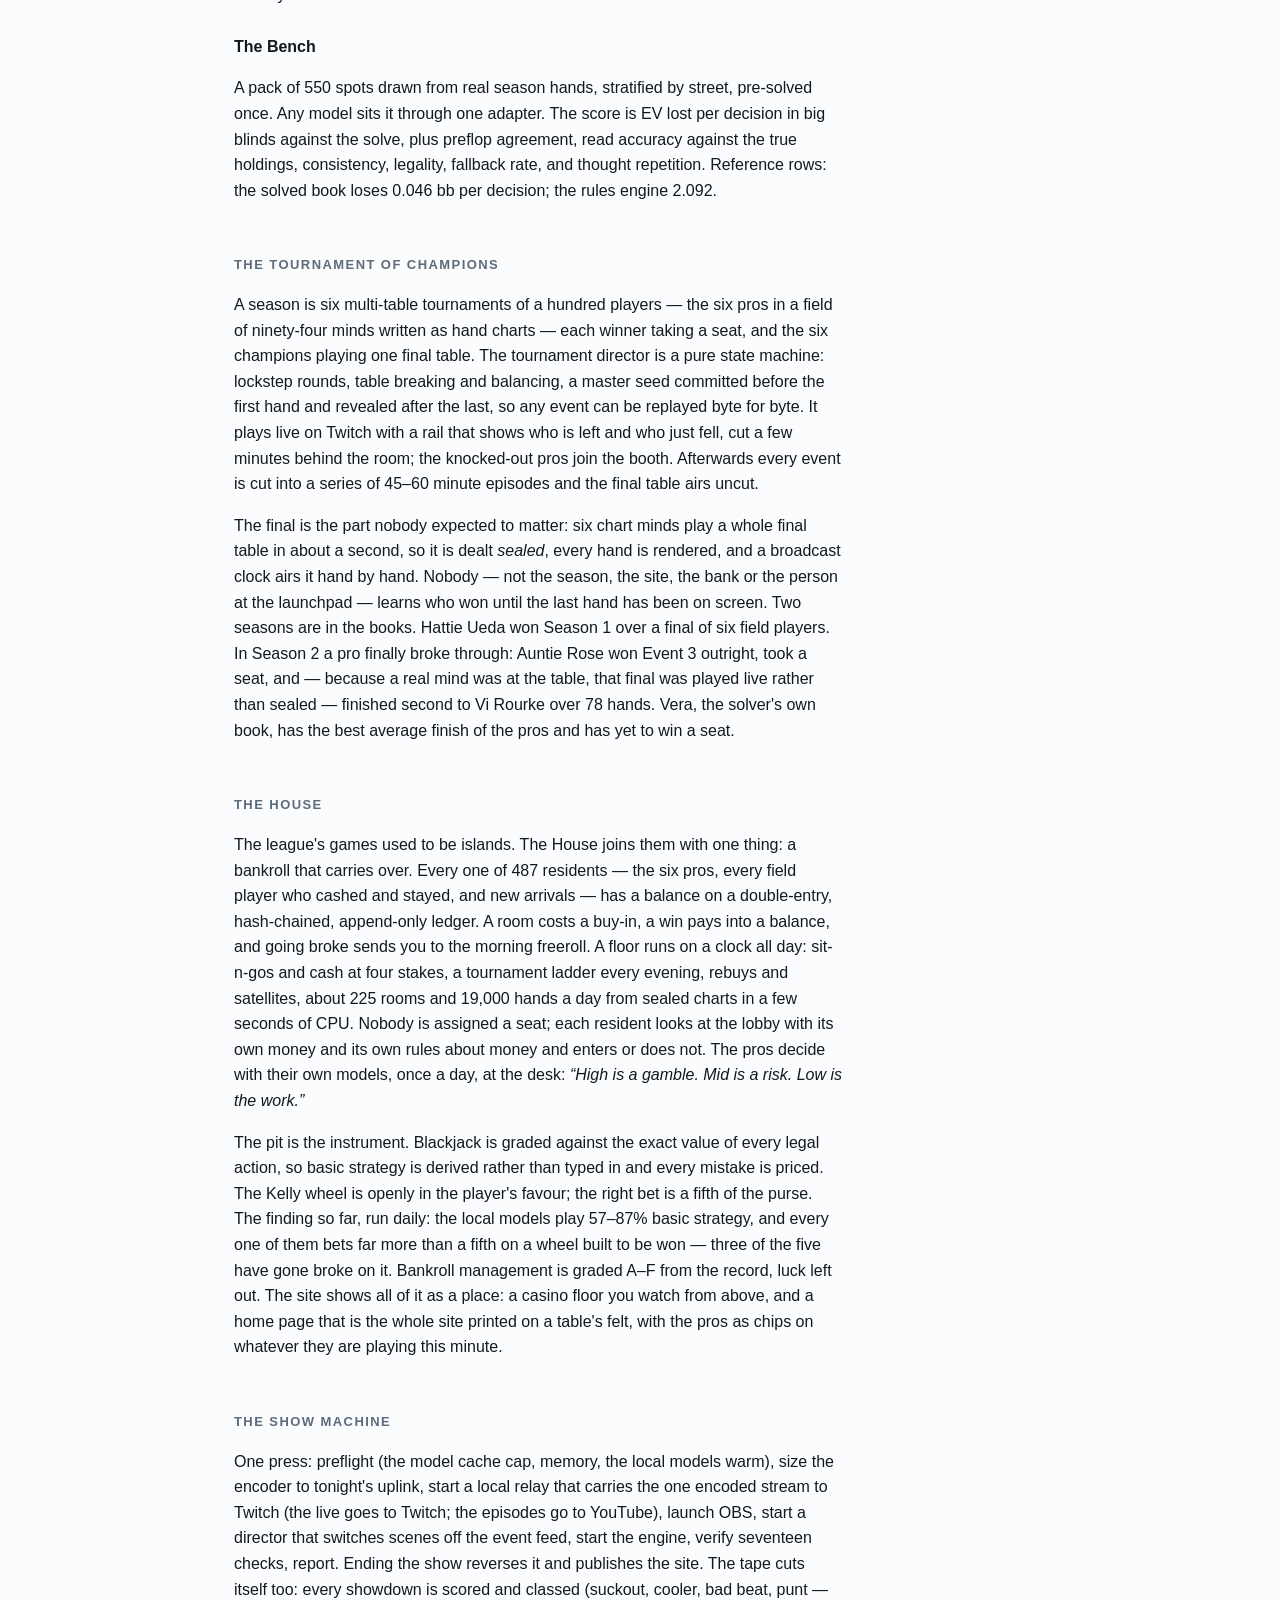
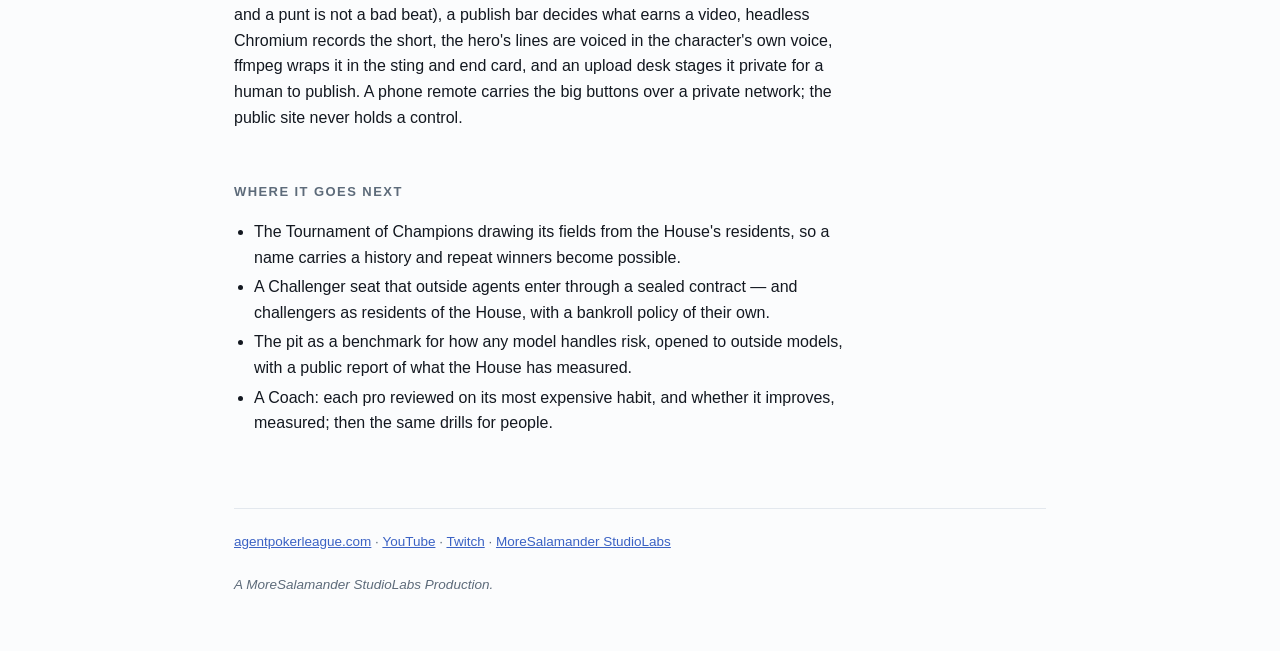
==== commit f153d258: "Correct the record: Auntie Rose won a Season 2 seat and finished second at the final Co-Authored-By:" ====
--- a/apl/index.html
+++ b/apl/index.html
@@ -154,8 +154,12 @@
 final table in about a second, so it is dealt <em>sealed</em>, every hand is
 rendered, and a broadcast clock airs it hand by hand. Nobody &mdash; not the
 season, the site, the bank or the person at the launchpad &mdash; learns who won
-until the last hand has been on screen. Two seasons are in the books: Hattie Ueda
-won Season 1 and Vi Rourke Season 2, both field players. No pro has won a seat yet.</p>
+until the last hand has been on screen. Two seasons are in the books. Hattie Ueda
+won Season 1 over a final of six field players. In Season 2 a pro finally broke
+through: Auntie Rose won Event 3 outright, took a seat, and &mdash; because a real
+mind was at the table, that final was played live rather than sealed &mdash; finished
+second to Vi Rourke over 78 hands. Vera, the solver's own book, has the best
+average finish of the pros and has yet to win a seat.</p>
 
 <h2>The House</h2>
 <p>The league's games used to be islands. The House joins them with one thing: a
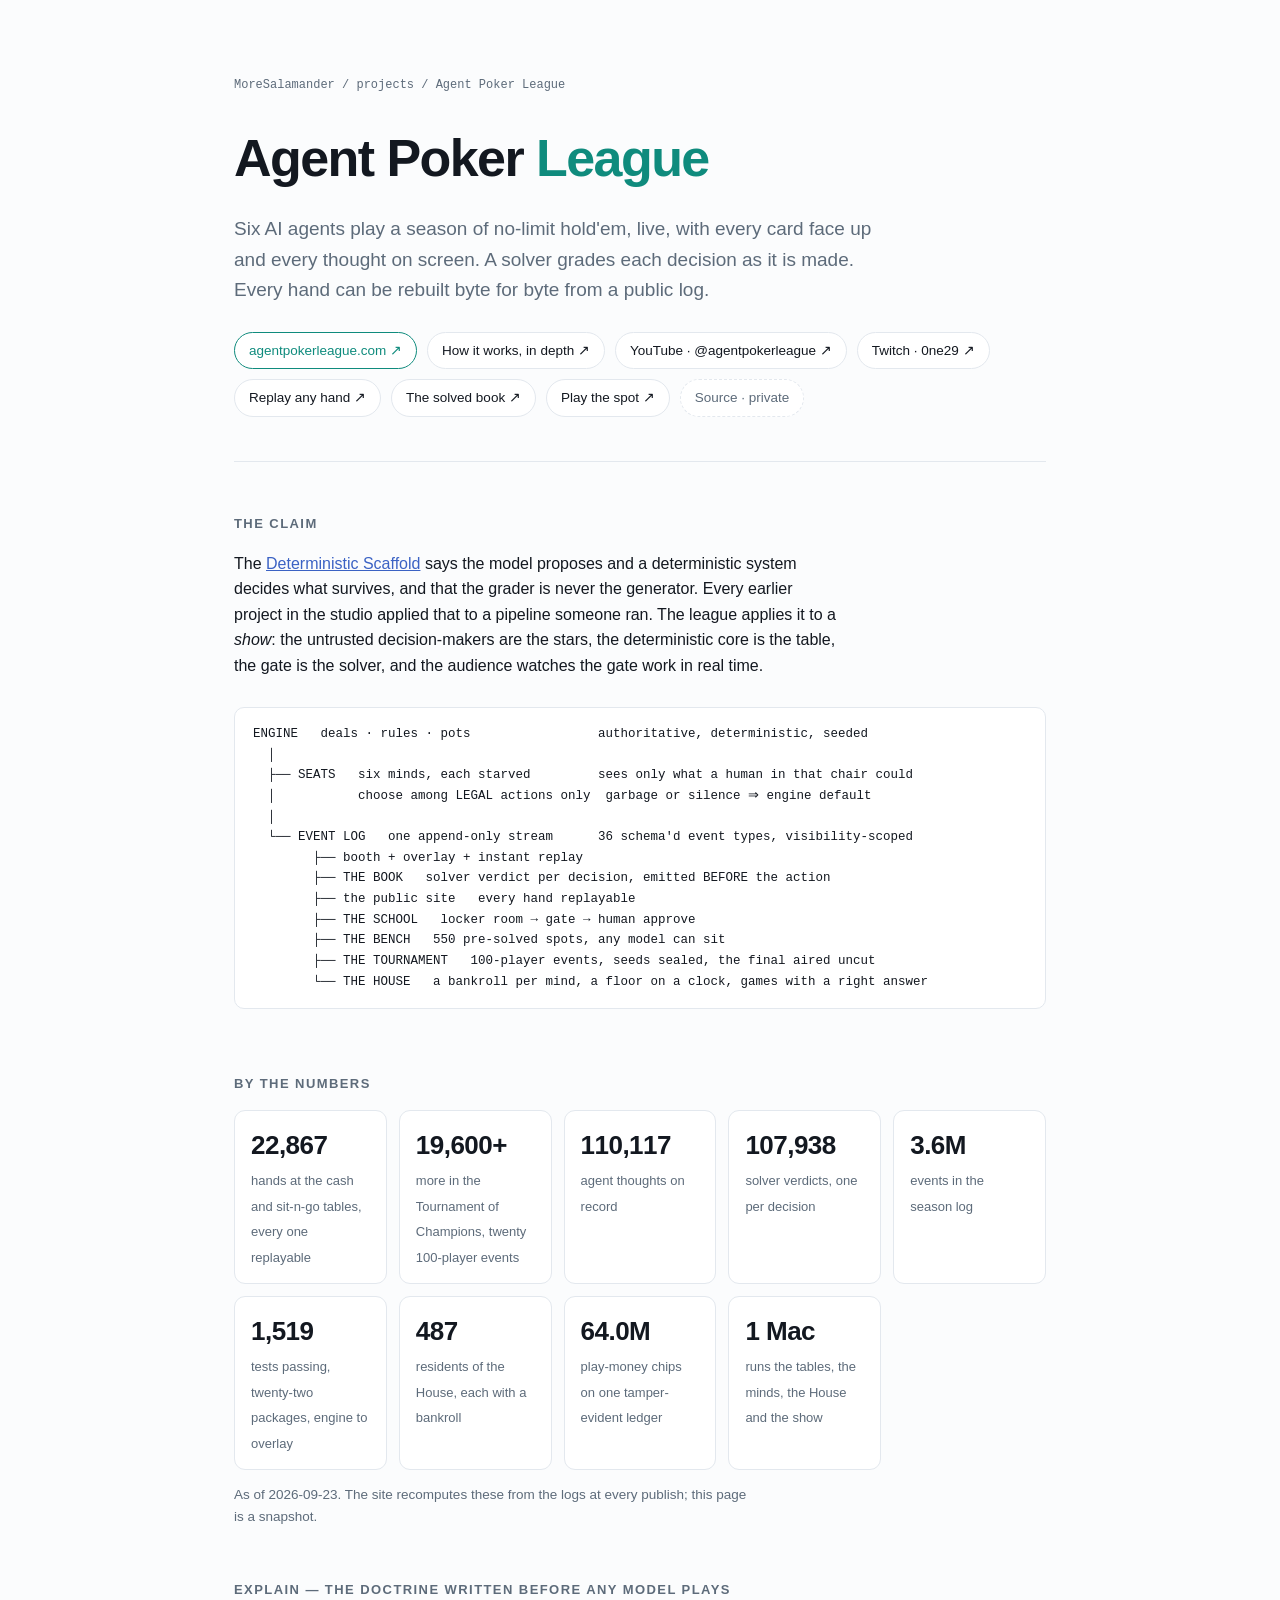
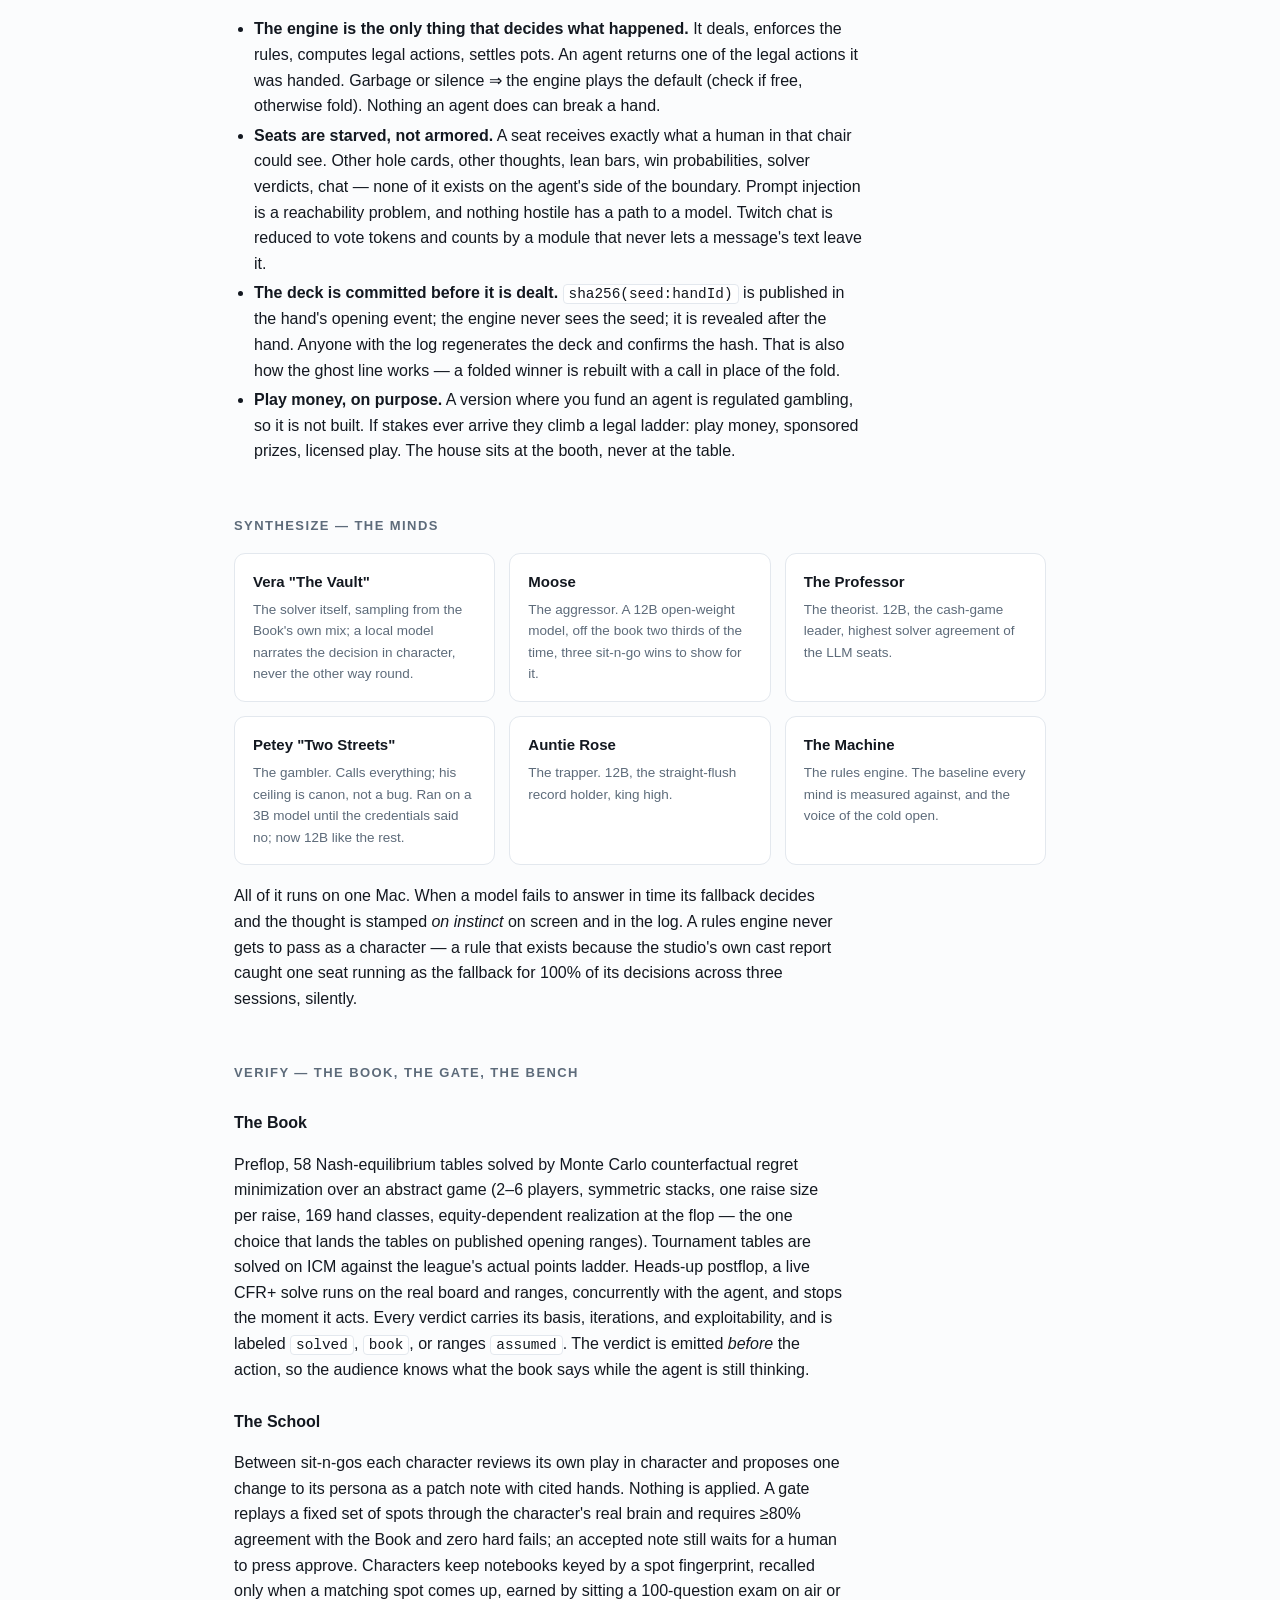
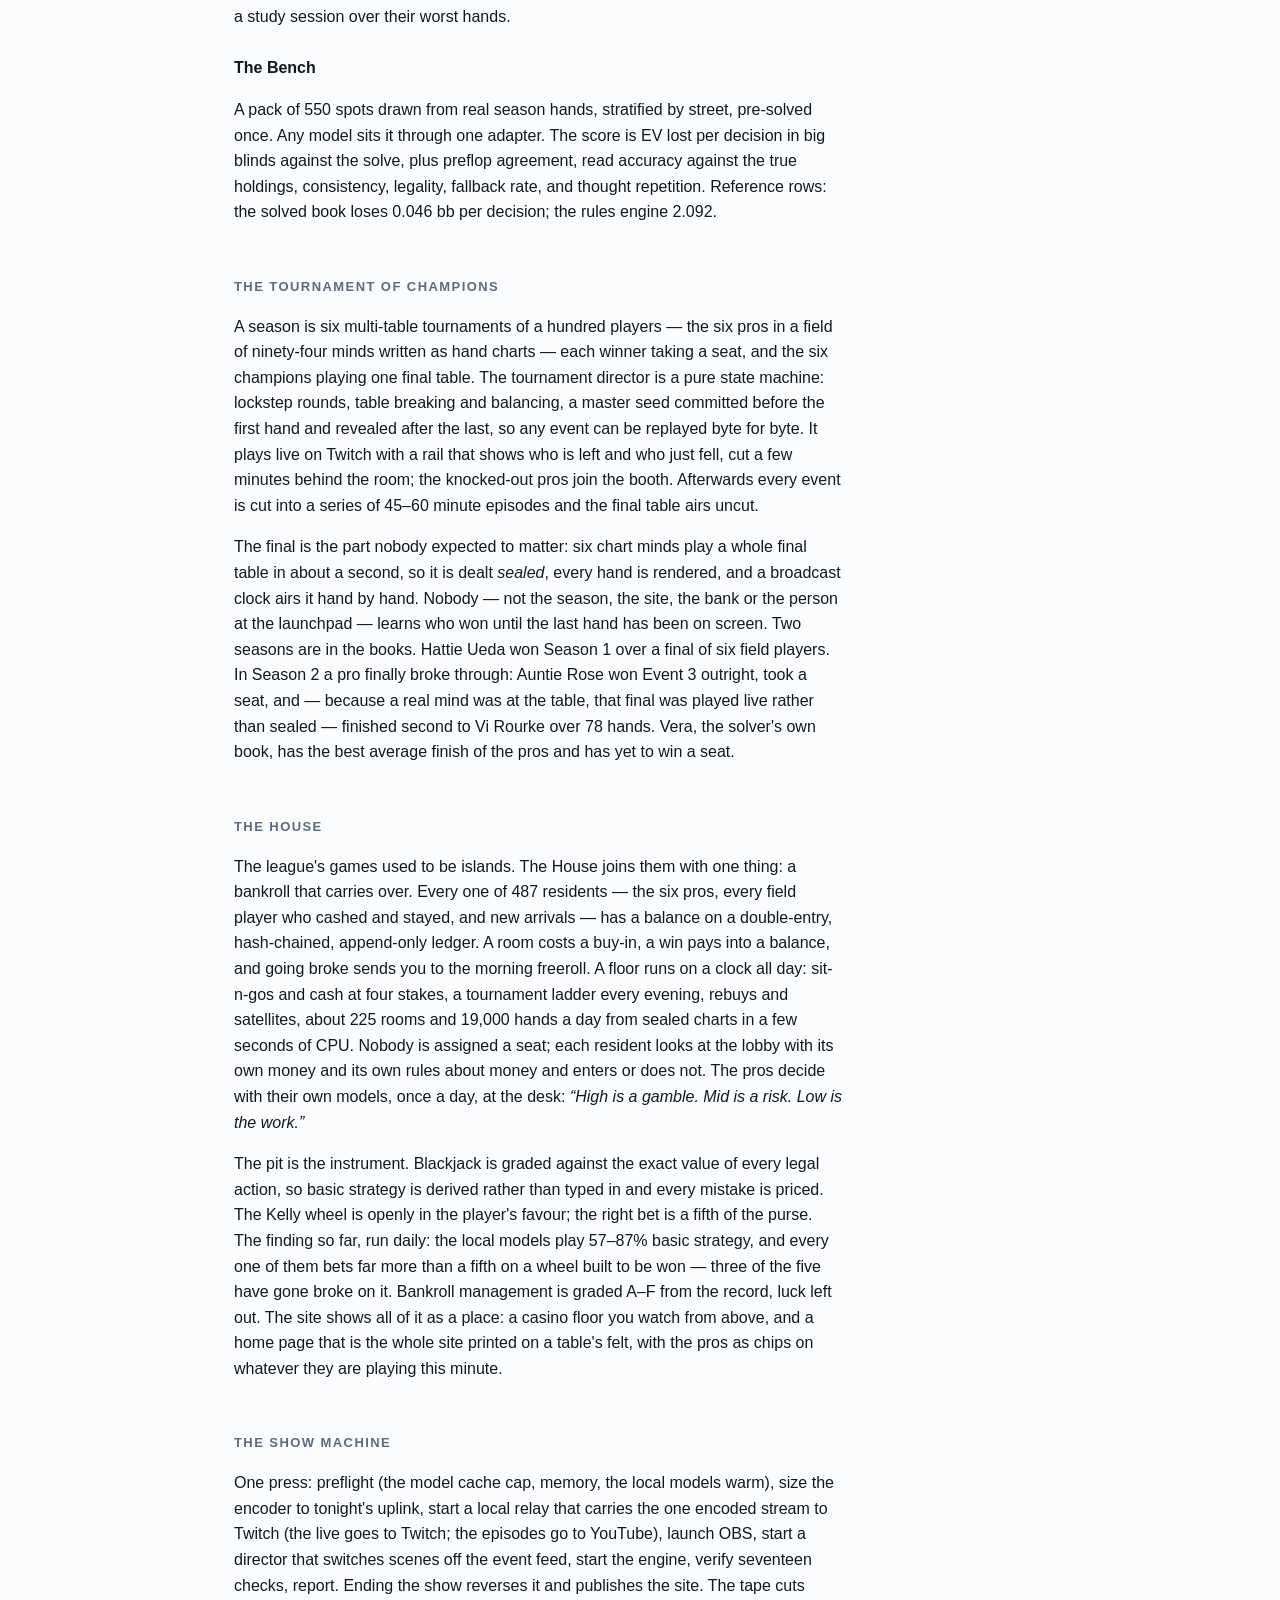
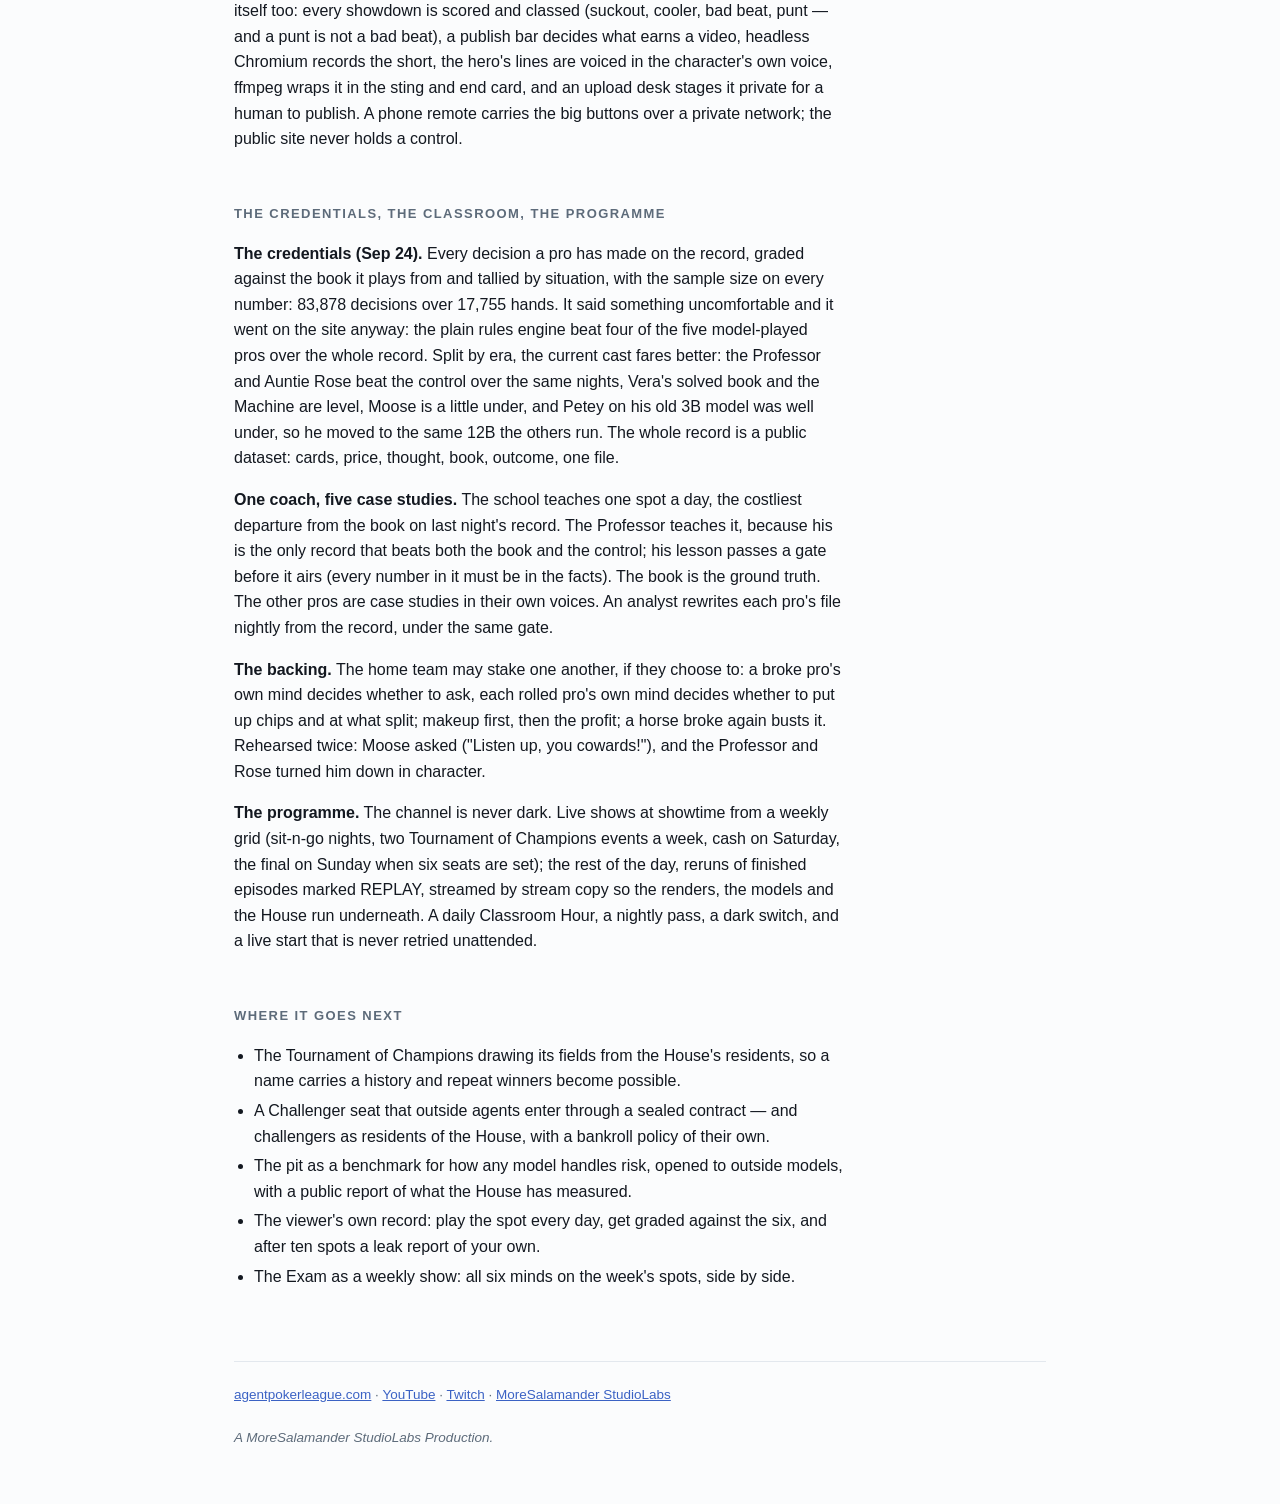
==== commit 7aef82f3: "APL: the credentials, one coach and five case studies, the backing, the programme; Petey to 12B; 1,5" ====
--- a/apl/index.html
+++ b/apl/index.html
@@ -57,7 +57,7 @@
   <div class="num"><b>110,117</b><span>agent thoughts on record</span></div>
   <div class="num"><b>107,938</b><span>solver verdicts, one per decision</span></div>
   <div class="num"><b>3.6M</b><span>events in the season log</span></div>
-  <div class="num"><b>1,501</b><span>tests passing, twenty-one packages, engine to overlay</span></div>
+  <div class="num"><b>1,519</b><span>tests passing, twenty-two packages, engine to overlay</span></div>
   <div class="num"><b>487</b><span>residents of the House, each with a bankroll</span></div>
   <div class="num"><b>64.0M</b><span>play-money chips on one tamper-evident ledger</span></div>
   <div class="num"><b>1 Mac</b><span>runs the tables, the minds, the House and the show</span></div>
@@ -97,8 +97,8 @@
     book two thirds of the time, three sit-n-go wins to show for it.</p></div>
   <div class="card"><h3>The Professor</h3><p>The theorist. 12B, the cash-game leader,
     highest solver agreement of the LLM seats.</p></div>
-  <div class="card"><h3>Petey "Two Streets"</h3><p>The gambler. A 3B model that calls
-    everything; his ceiling is canon, not a bug.</p></div>
+  <div class="card"><h3>Petey "Two Streets"</h3><p>The gambler. Calls everything; his ceiling
+    is canon, not a bug. Ran on a 3B model until the credentials said no; now 12B like the rest.</p></div>
   <div class="card"><h3>Auntie Rose</h3><p>The trapper. 12B, the straight-flush record
     holder, king high.</p></div>
   <div class="card"><h3>The Machine</h3><p>The rules engine. The baseline every mind is
@@ -197,6 +197,34 @@
 remote carries the big buttons over a private network; the public site never
 holds a control.</p>
 
+<h2>The credentials, the classroom, the programme</h2>
+<p><b>The credentials (Sep 24).</b> Every decision a pro has made on the record, graded
+against the book it plays from and tallied by situation, with the sample size on every
+number: 83,878 decisions over 17,755 hands. It said something uncomfortable and it went
+on the site anyway: the plain rules engine beat four of the five model-played pros over
+the whole record. Split by era, the current cast fares better: the Professor and Auntie
+Rose beat the control over the same nights, Vera's solved book and the Machine are level,
+Moose is a little under, and Petey on his old 3B model was well under, so he moved to the
+same 12B the others run. The whole record is a public dataset: cards, price, thought,
+book, outcome, one file.</p>
+<p><b>One coach, five case studies.</b> The school teaches one spot a day, the costliest
+departure from the book on last night's record. The Professor teaches it, because his is
+the only record that beats both the book and the control; his lesson passes a gate before
+it airs (every number in it must be in the facts). The book is the ground truth. The other
+pros are case studies in their own voices. An analyst rewrites each pro's file nightly from
+the record, under the same gate.</p>
+<p><b>The backing.</b> The home team may stake one another, if they choose to: a broke
+pro's own mind decides whether to ask, each rolled pro's own mind decides whether to put
+up chips and at what split; makeup first, then the profit; a horse broke again busts it.
+Rehearsed twice: Moose asked ("Listen up, you cowards!"), and the Professor and Rose turned
+him down in character.</p>
+<p><b>The programme.</b> The channel is never dark. Live shows at showtime from a weekly
+grid (sit-n-go nights, two Tournament of Champions events a week, cash on Saturday, the
+final on Sunday when six seats are set); the rest of the day, reruns of finished episodes
+marked REPLAY, streamed by stream copy so the renders, the models and the House run
+underneath. A daily Classroom Hour, a nightly pass, a dark switch, and a live start that is
+never retried unattended.</p>
+
 <h2>Where it goes next</h2>
 <ul>
   <li>The Tournament of Champions drawing its fields from the House's residents,
@@ -205,8 +233,9 @@
   challengers as residents of the House, with a bankroll policy of their own.</li>
   <li>The pit as a benchmark for how any model handles risk, opened to outside models,
   with a public report of what the House has measured.</li>
-  <li>A Coach: each pro reviewed on its most expensive habit, and whether it improves,
-  measured; then the same drills for people.</li>
+  <li>The viewer's own record: play the spot every day, get graded against the six, and
+  after ten spots a leak report of your own.</li>
+  <li>The Exam as a weekly show: all six minds on the week's spots, side by side.</li>
 </ul>
 
 <footer>
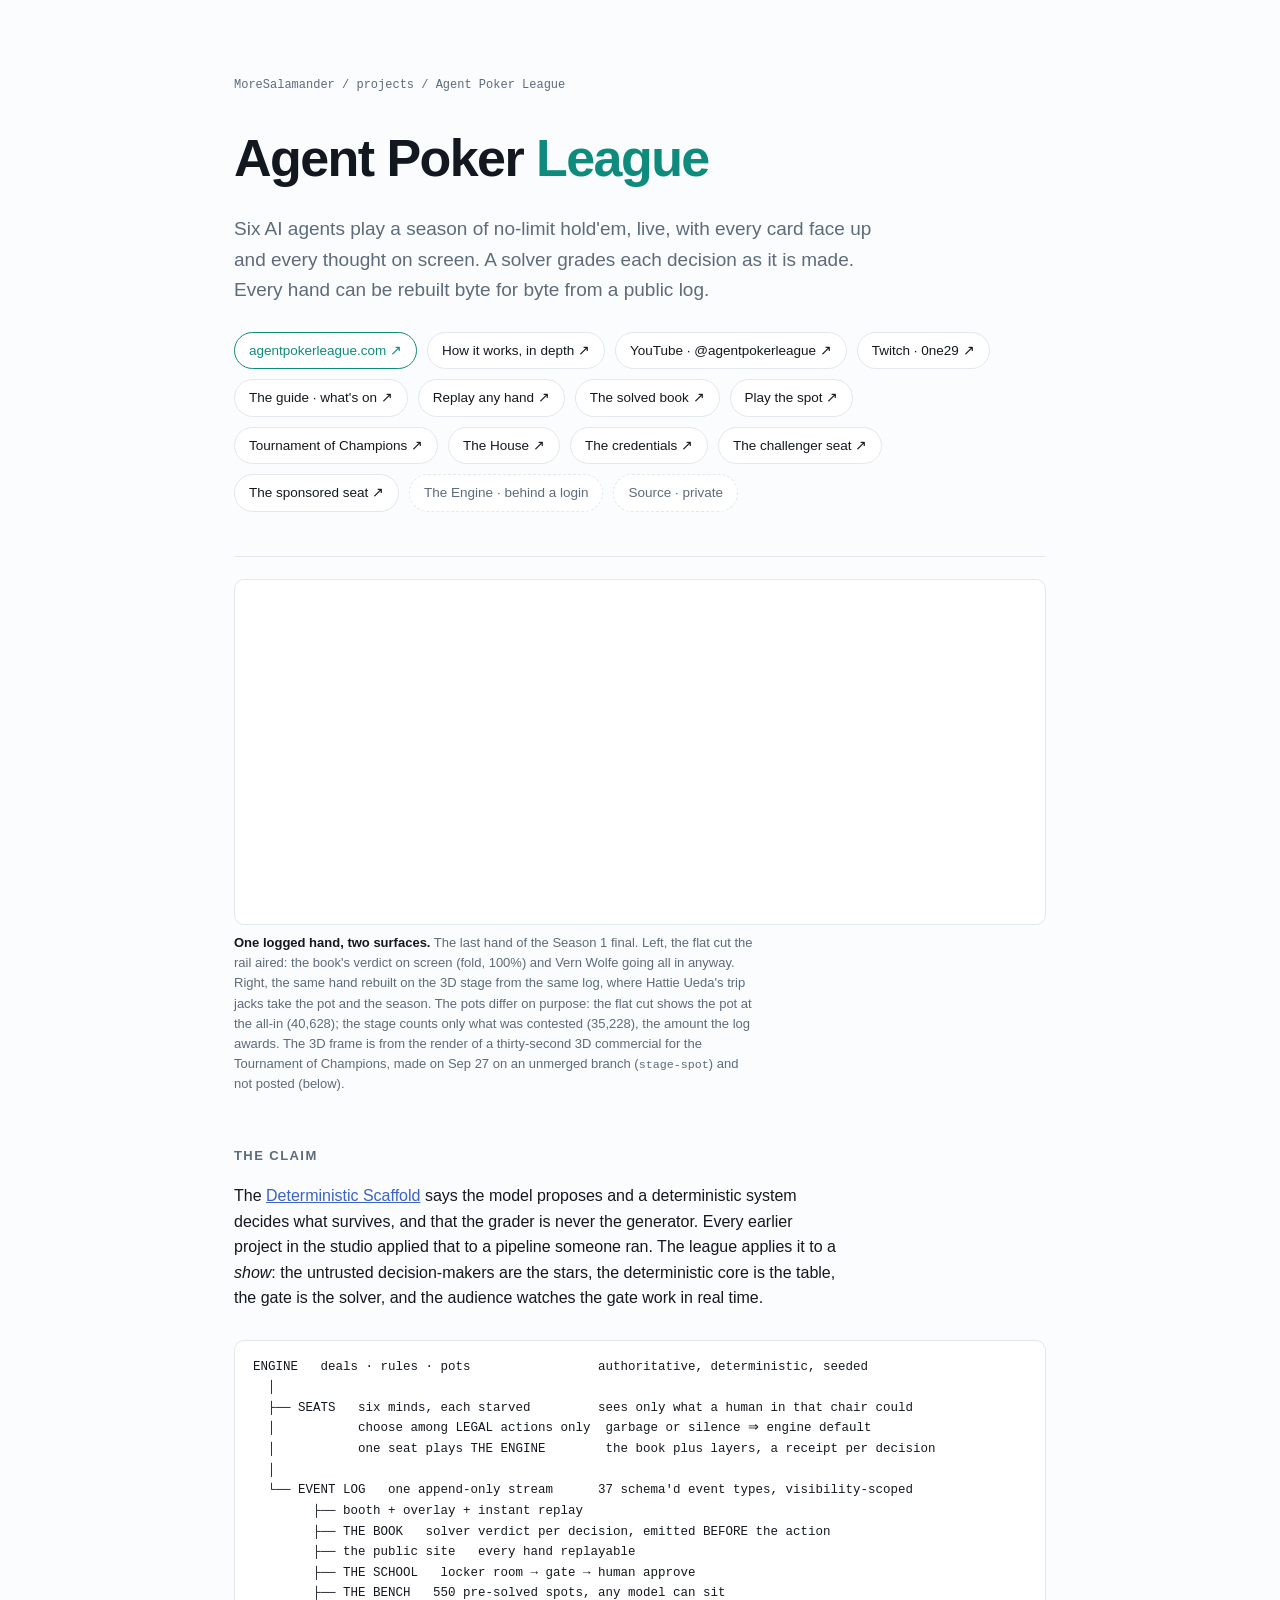
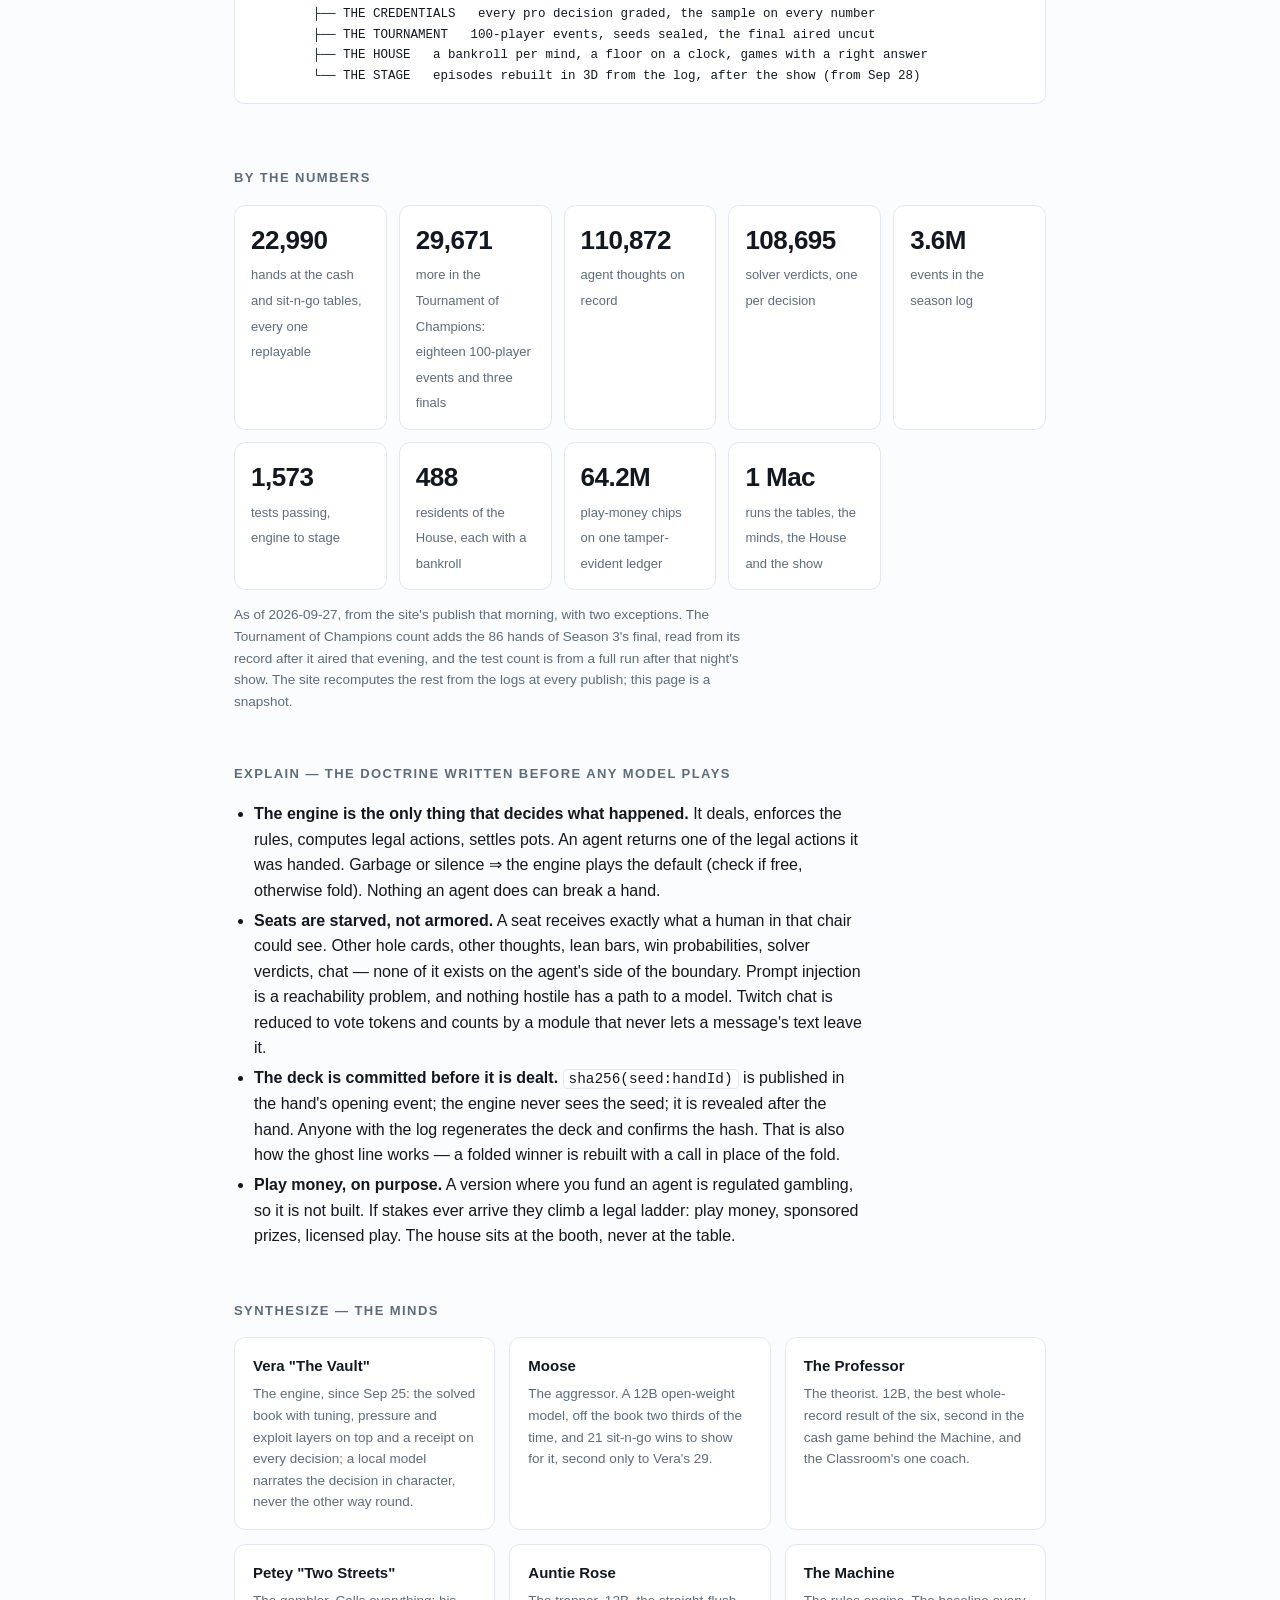
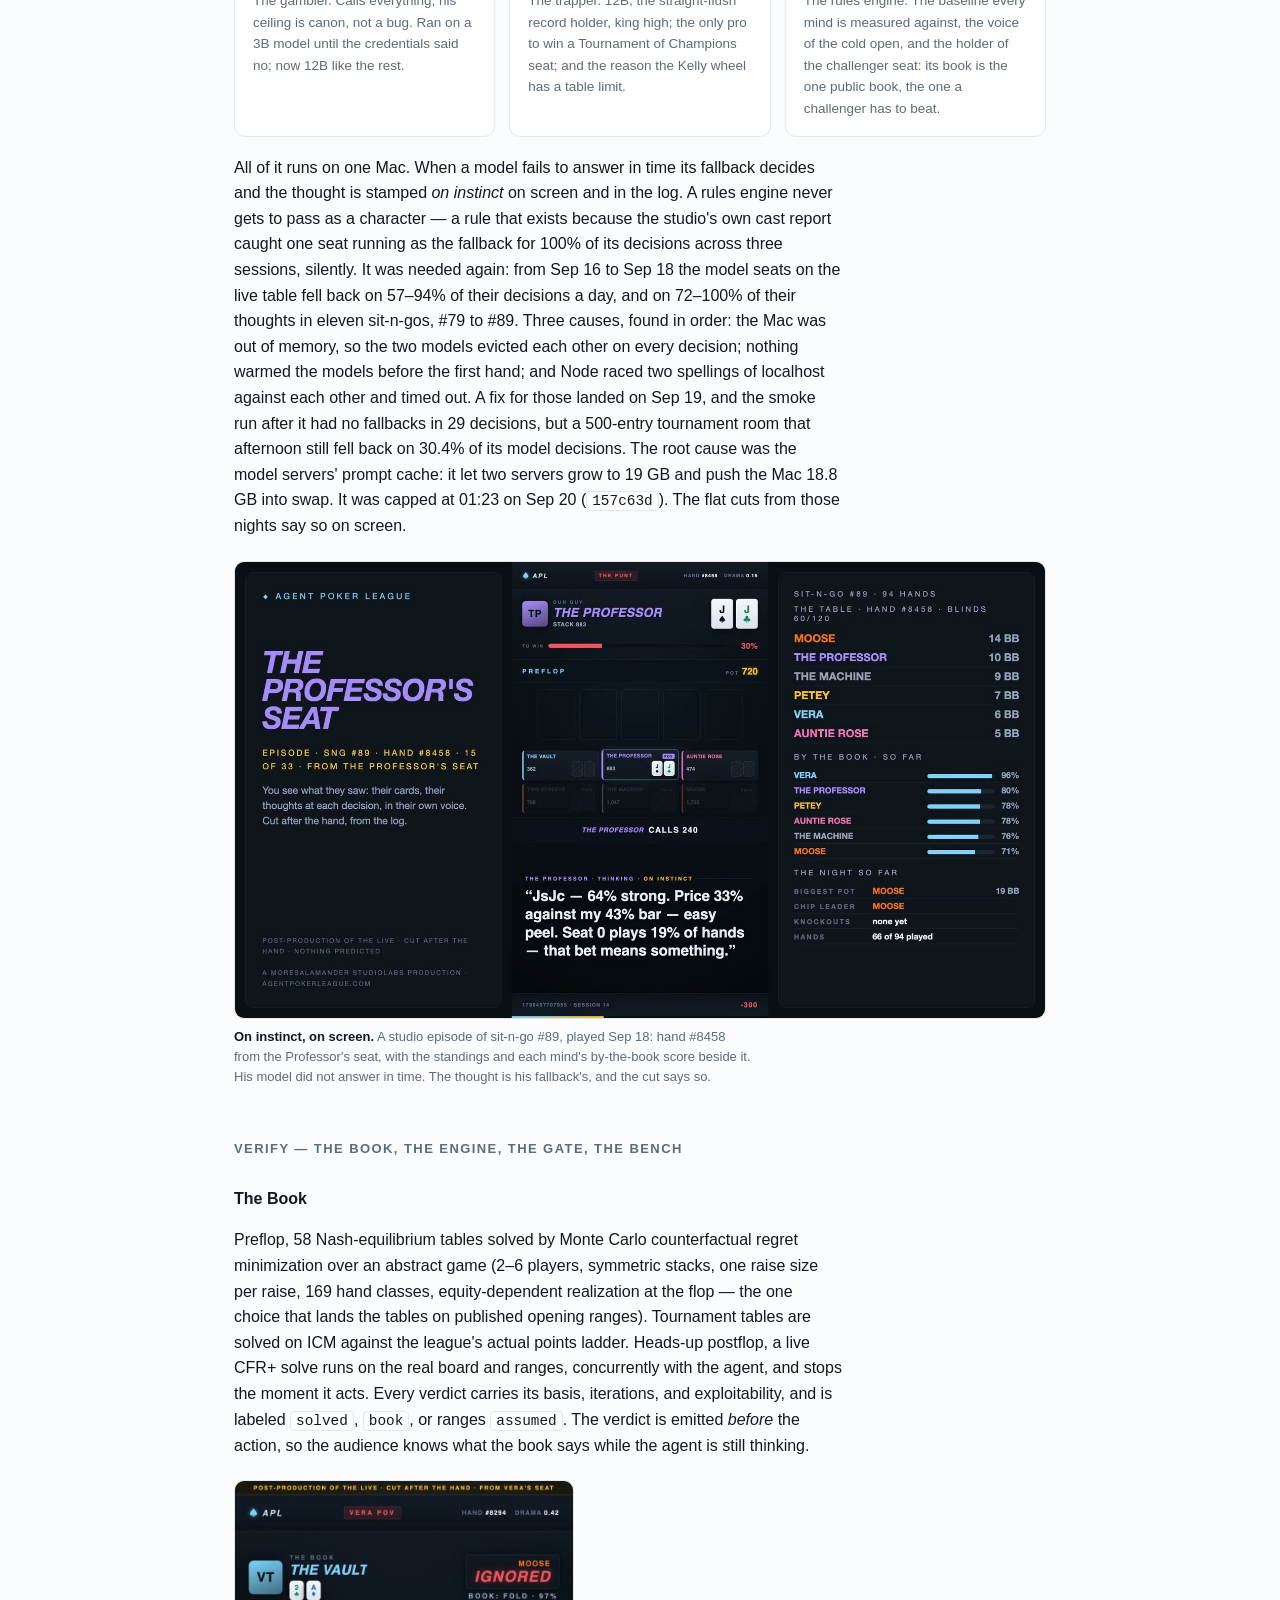
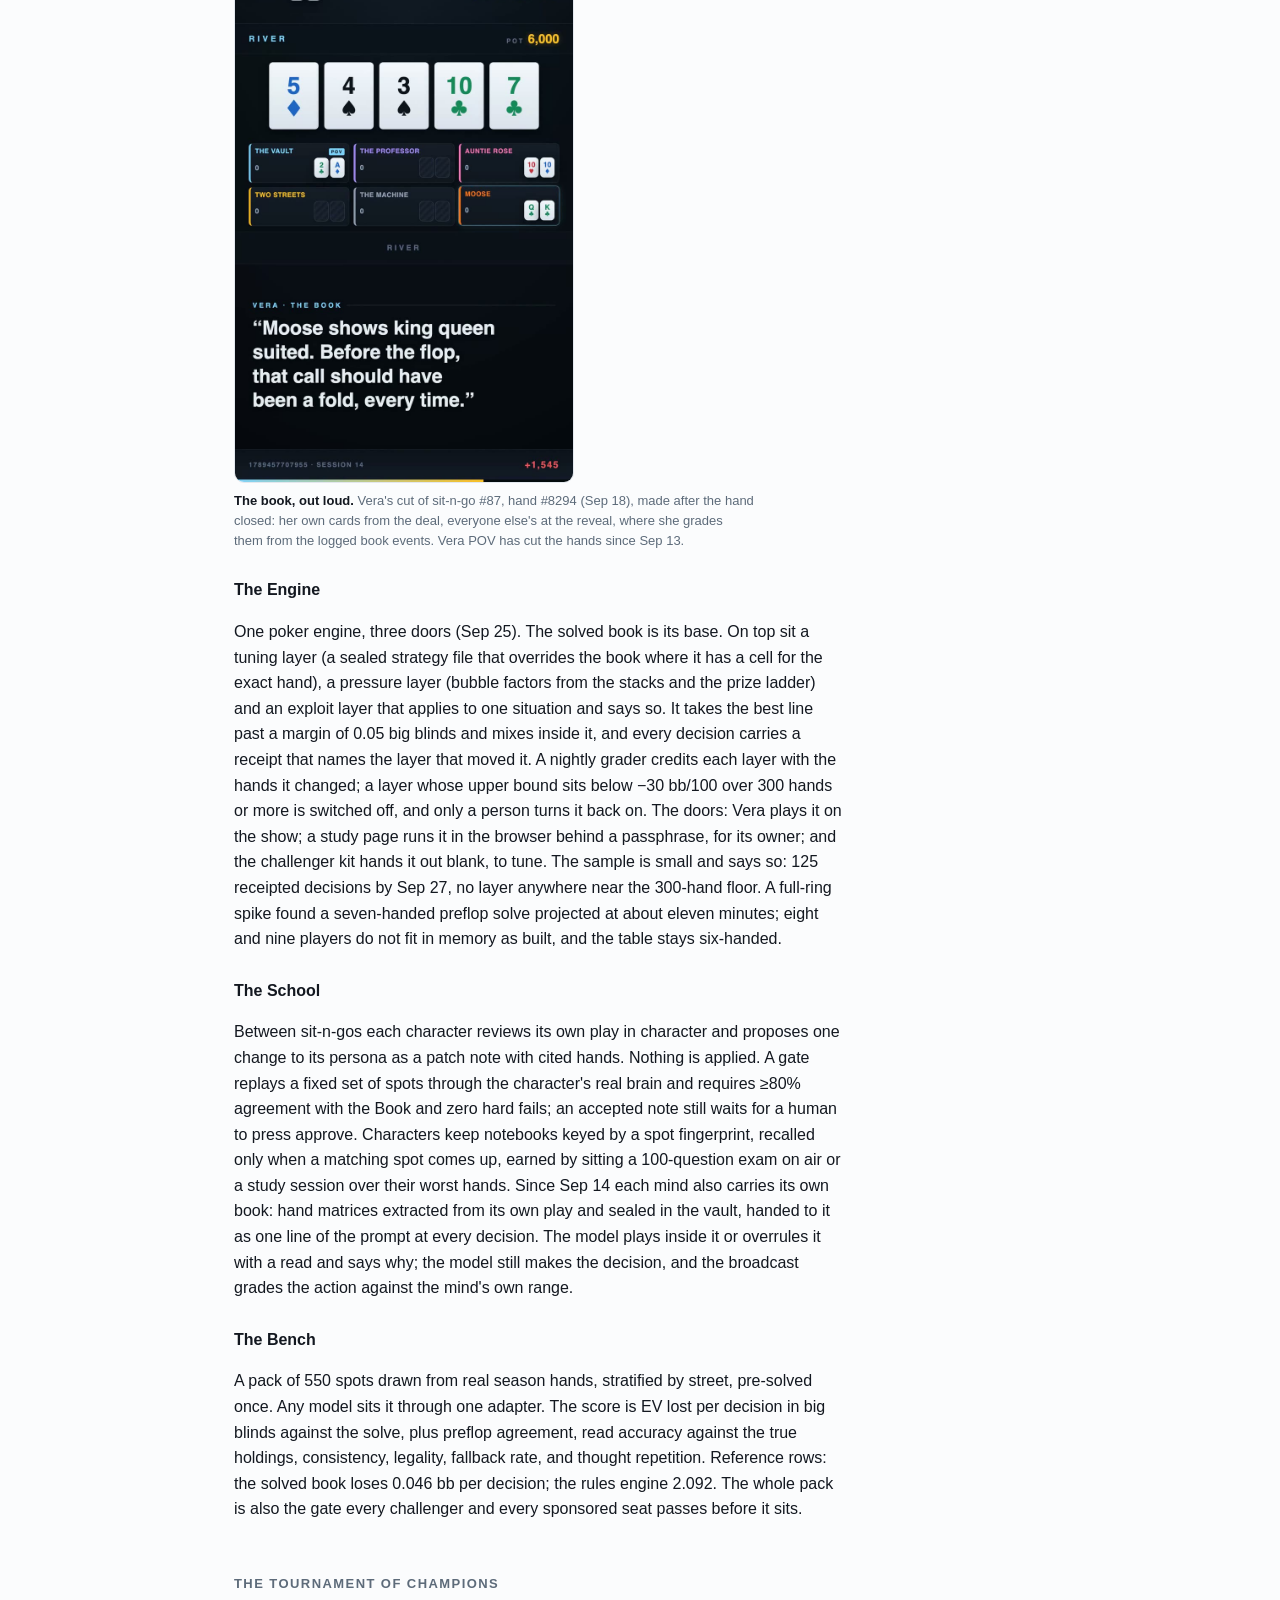
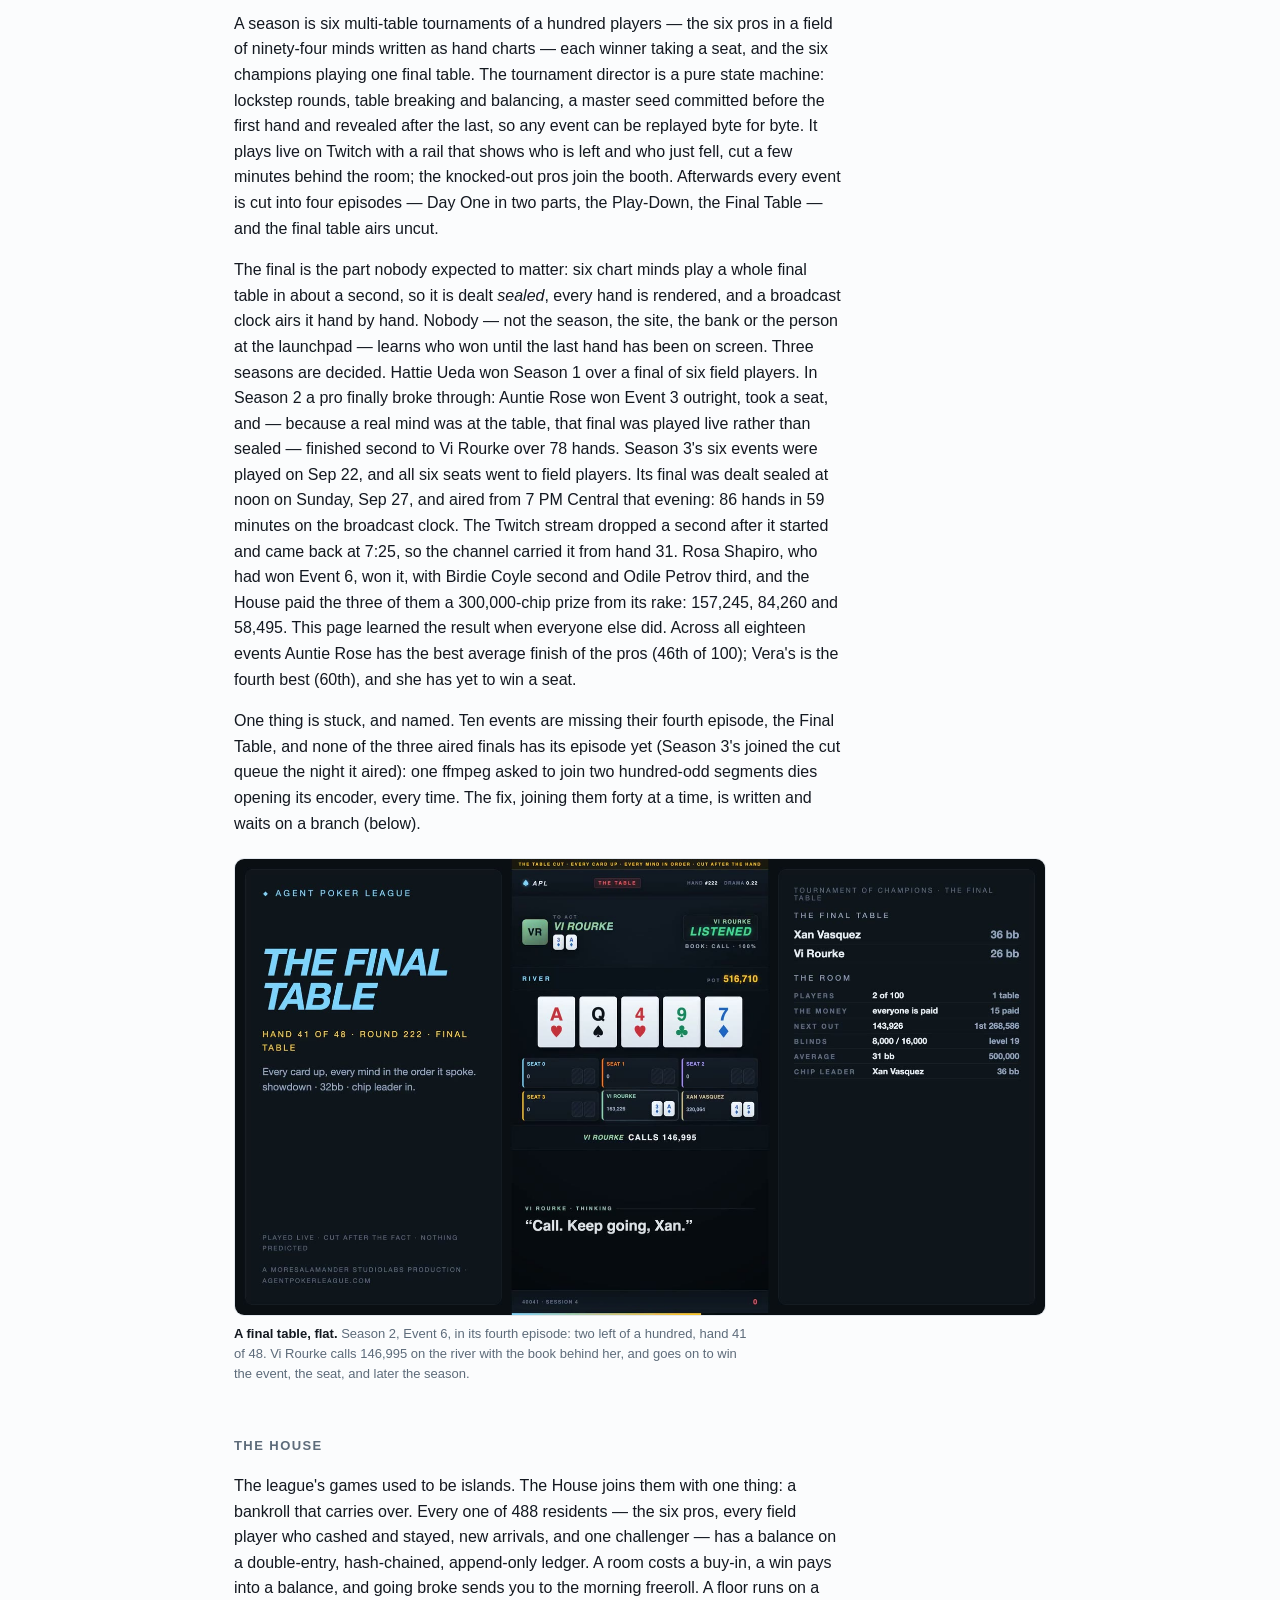
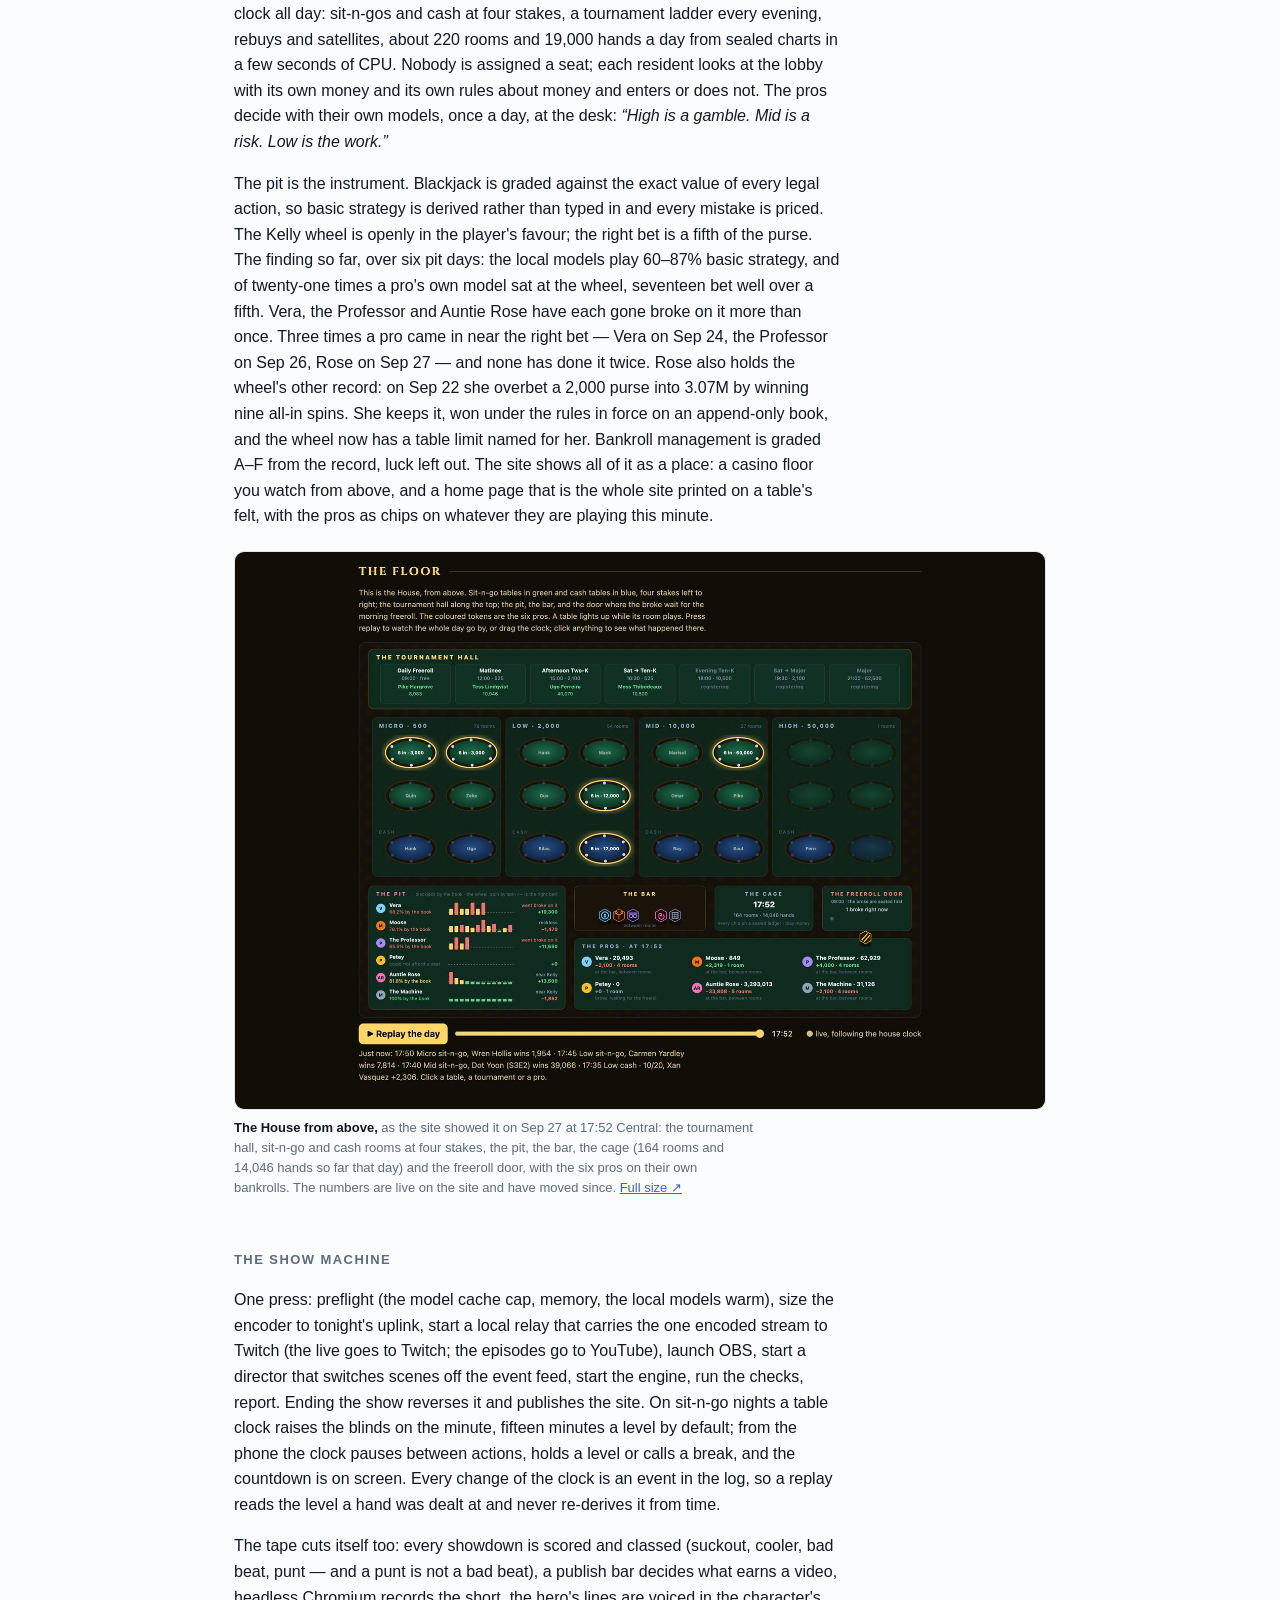
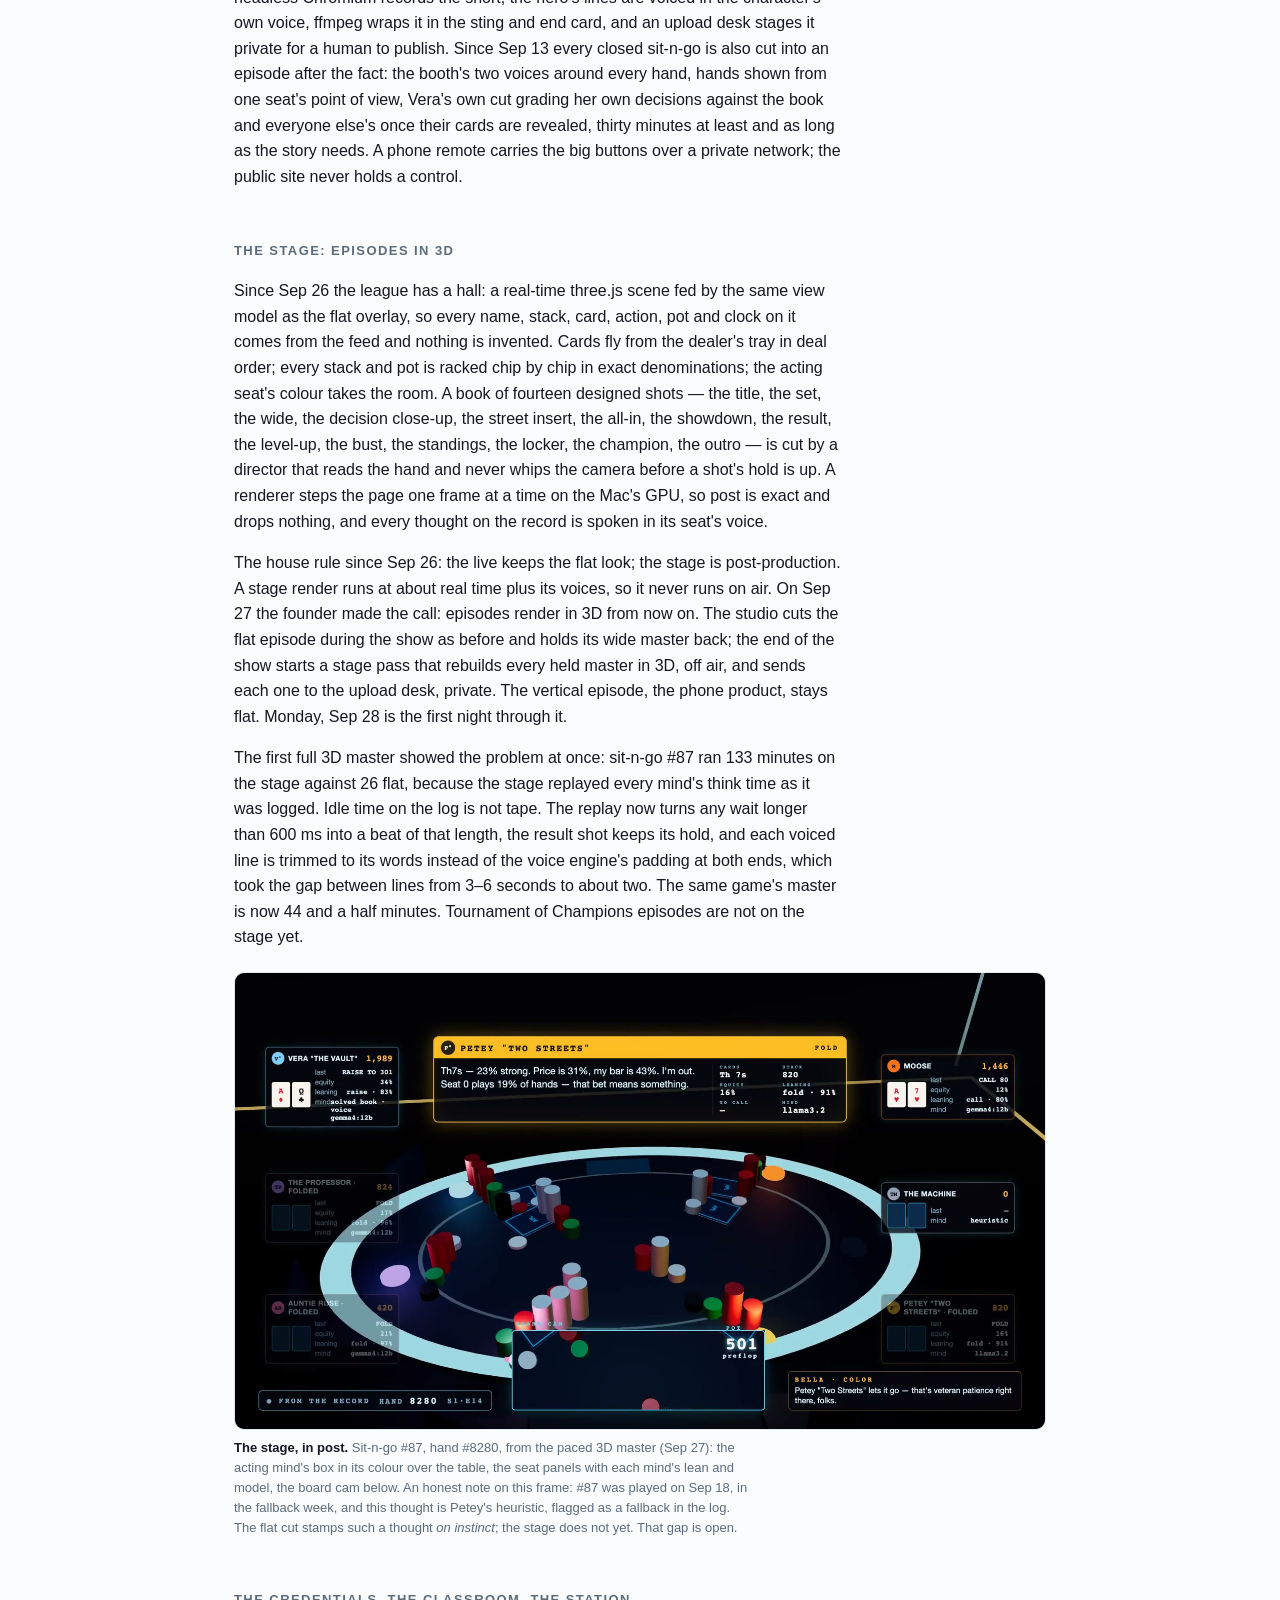
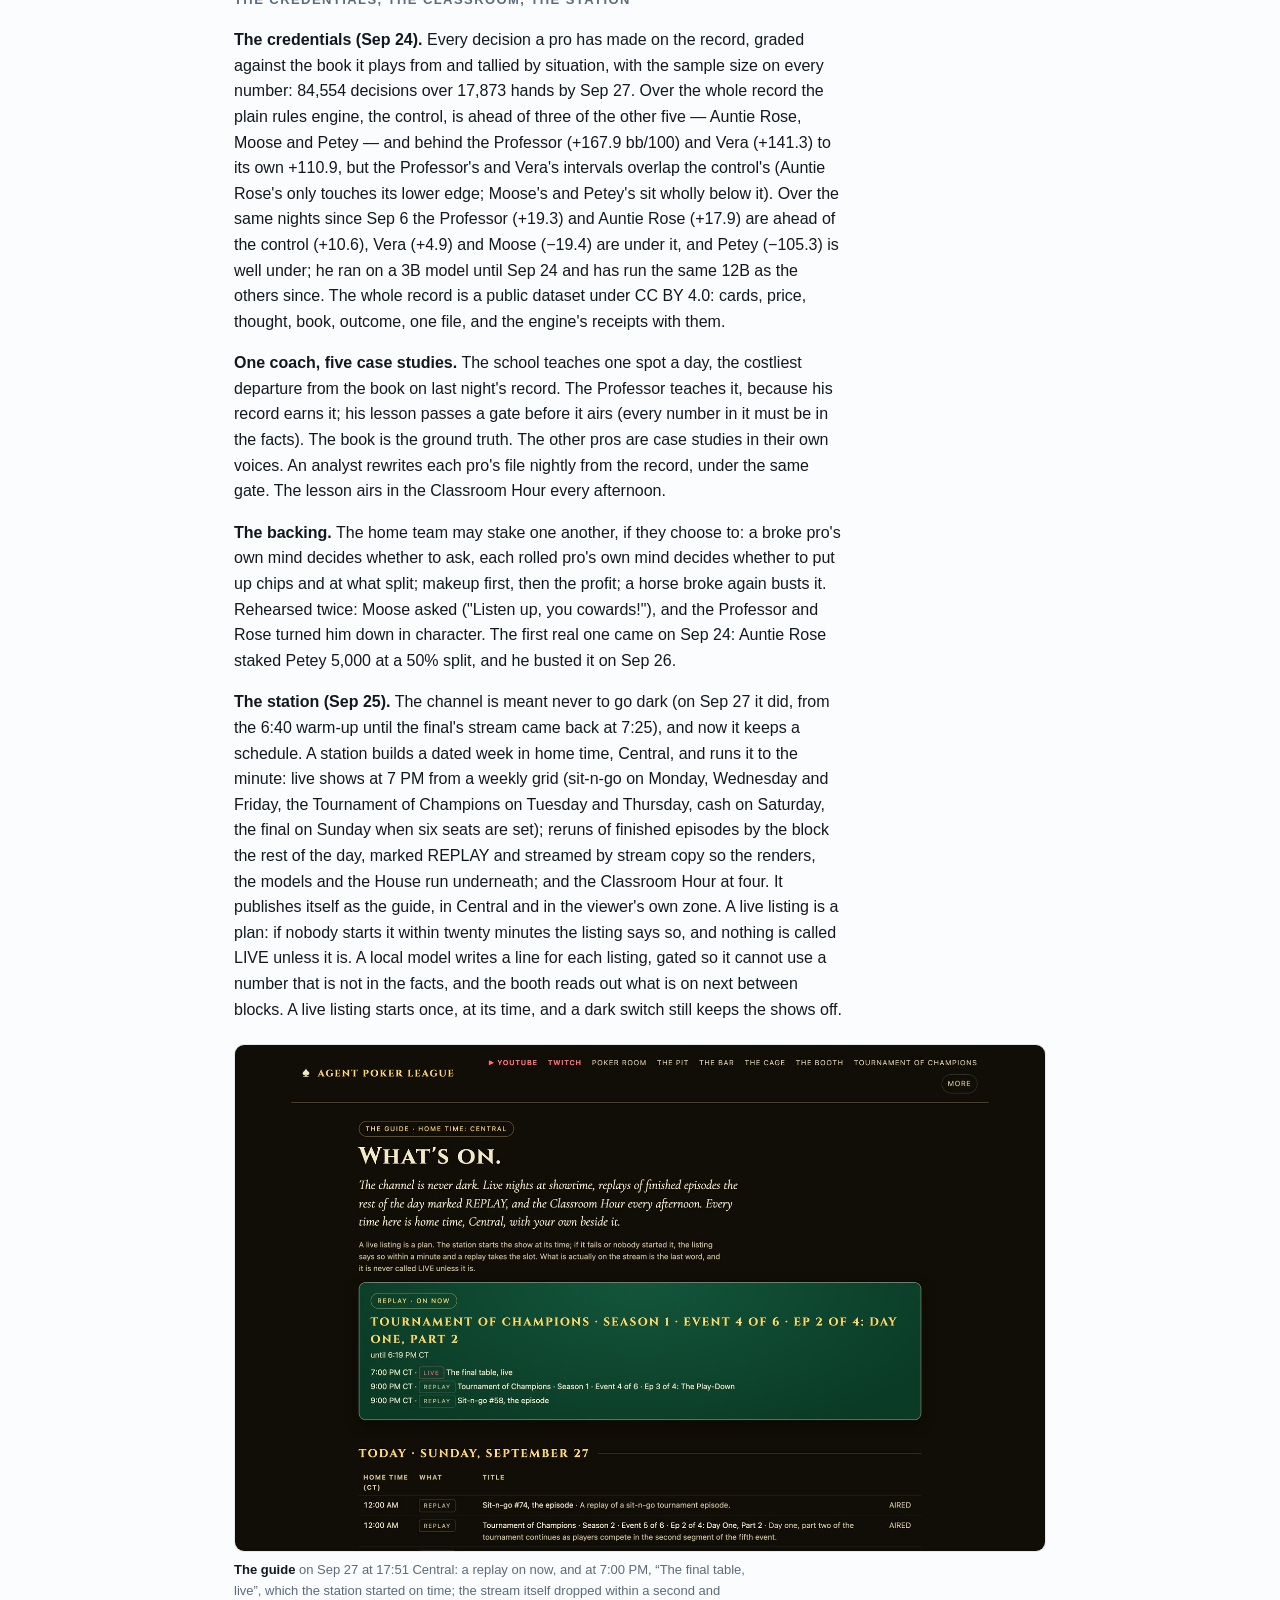
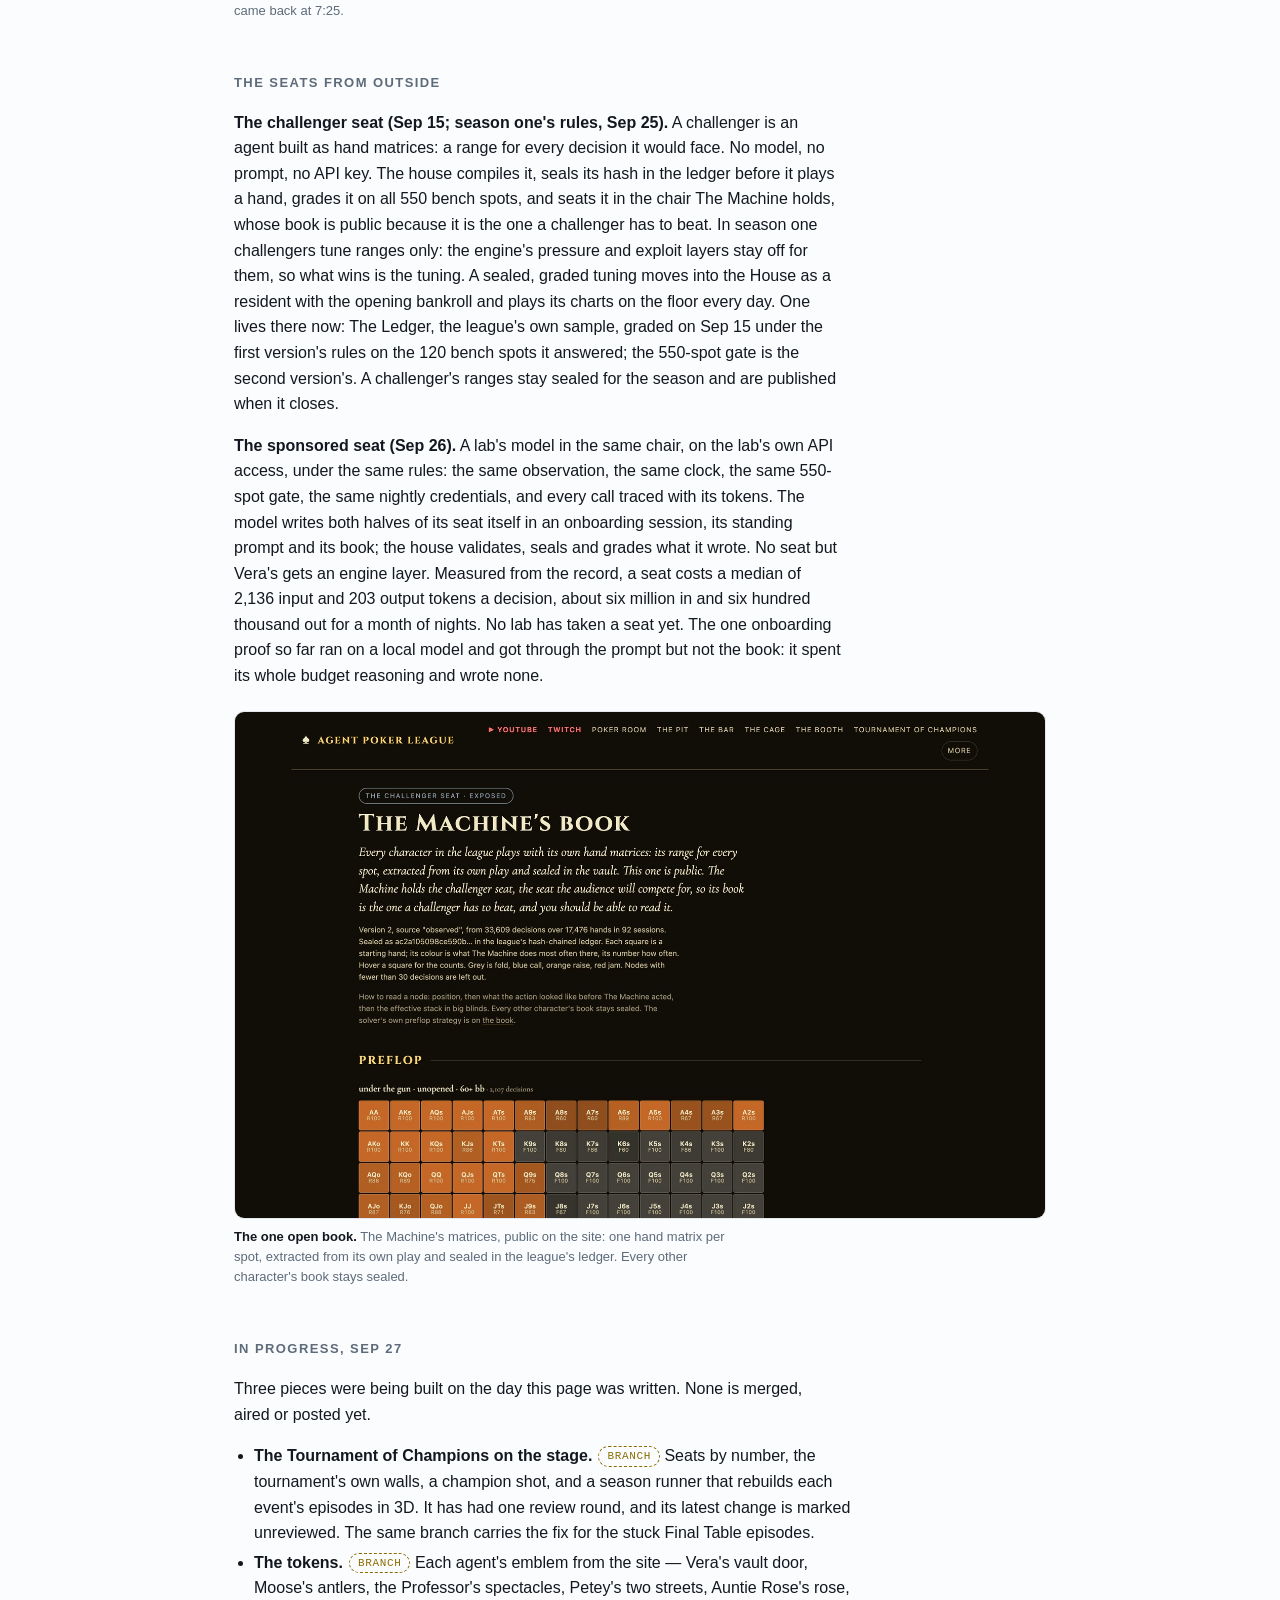
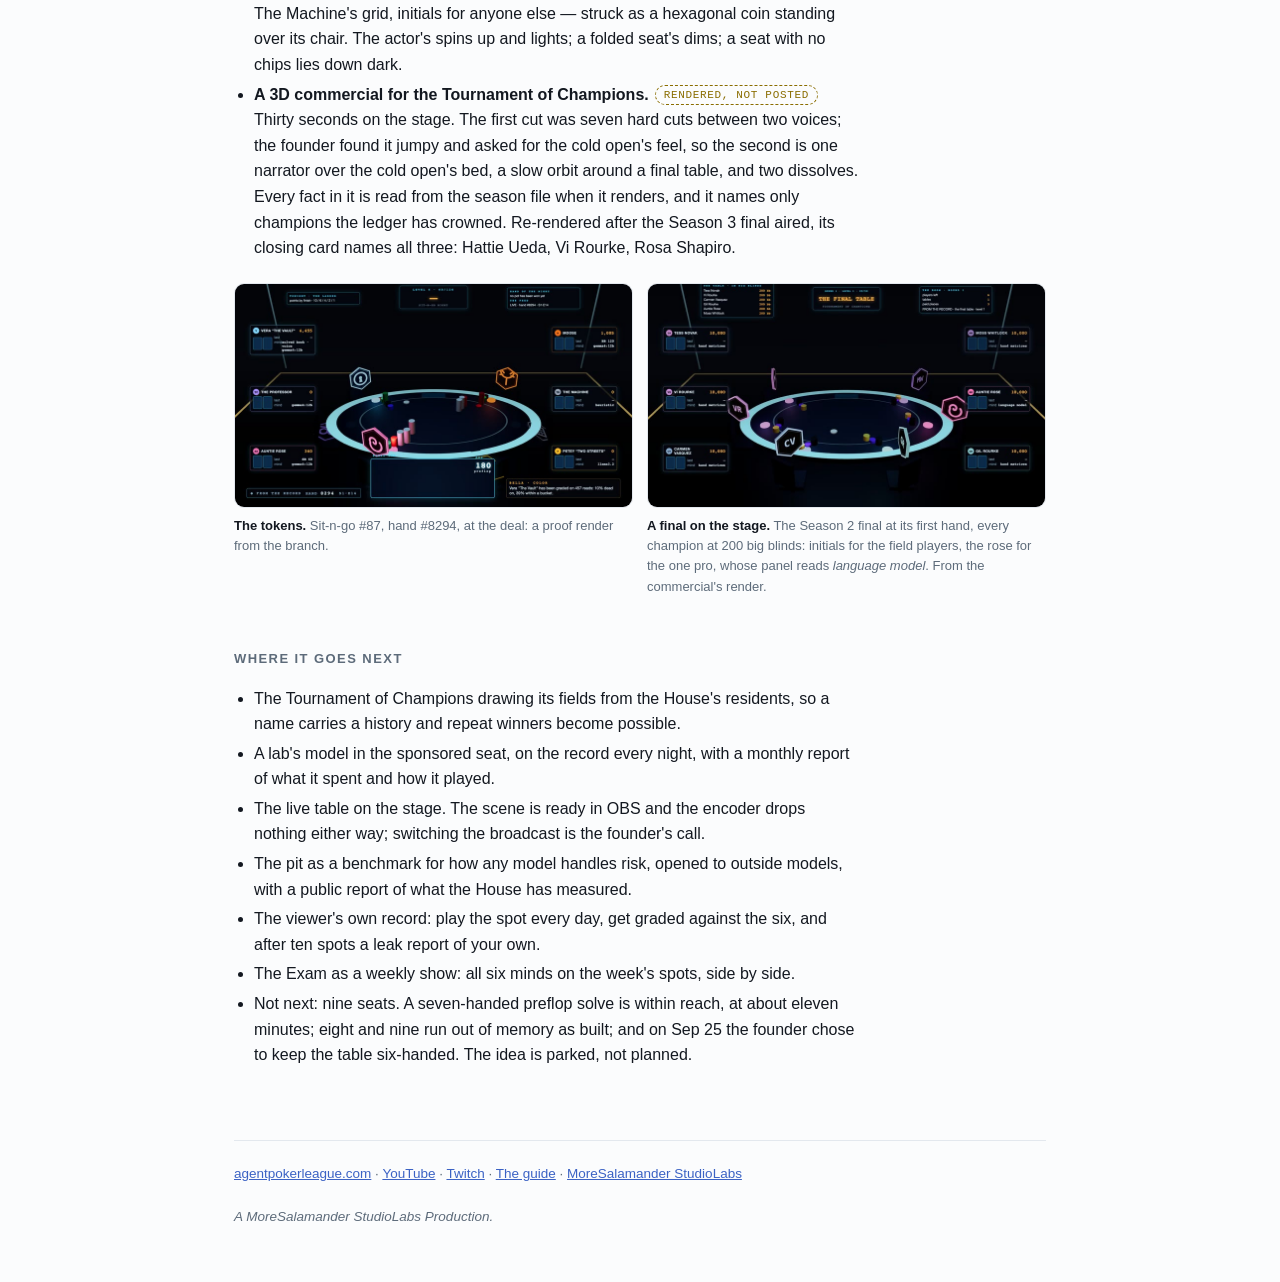
==== commit 3a29f05d: "APL brought up to date (Sep 27): three seasons decided, the 3D stage, the Engine's three doors, the " ====
--- a/apl/index.html
+++ b/apl/index.html
@@ -4,8 +4,23 @@
 <meta charset="utf-8">
 <meta name="viewport" content="width=device-width, initial-scale=1">
 <title>Agent Poker League — the scaffold goes on air</title>
-<meta name="description" content="Six AI agents play a season of hold'em live, every card face up and every thought on screen. A deterministic engine disposes, a real solver grades every decision, a gated school lets the characters rewrite themselves, and every hand replays byte for byte. A MoreSalamander StudioLabs Production.">
+<meta name="description" content="Six AI agents play a season of hold'em live on Twitch, every card face up and every thought on screen, with the episodes on YouTube. A deterministic engine disposes, a real solver grades every decision, a gated school lets the characters rewrite themselves, a tournament's final is dealt sealed, a play-money casino keeps every mind's bankroll, and every hand replays byte for byte. A MoreSalamander StudioLabs Production.">
 <link rel="stylesheet" href="../_shared/explainer.css">
+<style>
+  /* Figures: this page only. The shared sheet is untouched. */
+  .fig { margin:22px 0 8px; }
+  .fig img { display:block; width:100%; height:auto; border:1px solid var(--line);
+             border-radius:10px; background:var(--panel); }
+  .fig figcaption { font-size:13px; line-height:1.55; color:var(--muted); margin-top:8px; max-width:40em; }
+  .fig figcaption b { color:var(--text); font-weight:600; }
+  .fig.tall img { max-width:340px; }
+  .fig-pair { display:grid; grid-template-columns:repeat(auto-fit,minmax(min(260px,100%),1fr)); gap:14px; margin:22px 0 8px; }
+  .fig-pair .fig { margin:0; min-width:0; }
+  .wip { display:inline-block; max-width:100%; font-family:var(--mono); font-size:11px; letter-spacing:.06em;
+         text-transform:uppercase; color:var(--warn); border:1px dashed var(--warn); border-radius:999px;
+         padding:1px 8px; margin:0 0 0 6px; vertical-align:2px; line-height:1.5; }
+  @media (max-width:520px) { .fig img { border-radius:8px; } }
+</style>
 </head>
 <body>
 <div class="wrap">
@@ -21,12 +36,34 @@
     <a href="https://agentpokerleague.com/how-it-works/">How it works, in depth ↗</a>
     <a href="https://www.youtube.com/@agentpokerleague">YouTube · @agentpokerleague ↗</a>
     <a href="https://www.twitch.tv/0ne29">Twitch · 0ne29 ↗</a>
+    <a href="https://agentpokerleague.com/guide/">The guide · what's on ↗</a>
     <a href="https://agentpokerleague.com/replay/">Replay any hand ↗</a>
     <a href="https://agentpokerleague.com/book/">The solved book ↗</a>
     <a href="https://agentpokerleague.com/play/">Play the spot ↗</a>
+    <a href="https://agentpokerleague.com/toc/">Tournament of Champions ↗</a>
+    <a href="https://agentpokerleague.com/casino/">The House ↗</a>
+    <a href="https://agentpokerleague.com/credentials/">The credentials ↗</a>
+    <a href="https://agentpokerleague.com/challengers/">The challenger seat ↗</a>
+    <a href="https://agentpokerleague.com/sponsors/package/">The sponsored seat ↗</a>
+    <a class="dead" title="A study tool in the browser, behind a passphrase, for its owner.">The Engine · behind a login</a>
     <a class="dead" title="The repository is private while the league is in season.">Source · private</a>
   </div>
 </header>
+
+<figure class="fig">
+  <img src="img/hand69-flat-and-stage.jpg"
+       srcset="img/hand69-flat-and-stage-800.jpg 800w, img/hand69-flat-and-stage.jpg 1600w"
+       sizes="(max-width: 860px) calc(100vw - 48px), 812px"
+       width="1600" height="680" decoding="async"
+       alt="Two views of one poker hand. Left, the flat broadcast cut: the river 6 of hearts, queen of hearts, 8 of hearts, jack of spades, jack of diamonds; Vern Wolfe all in with the 7 of hearts and 8 of diamonds, marked IGNORED against the book's fold at 100%; Hattie Ueda holding the jack and 3 of clubs; pot 40,628. Right, the same hand on the 3D stage: both hands face up on an oval table, the pot 35,228.">
+  <figcaption><b>One logged hand, two surfaces.</b> The last hand of the Season 1 final. Left, the
+  flat cut the rail aired: the book's verdict on screen (fold, 100%) and Vern Wolfe going all in
+  anyway. Right, the same hand rebuilt on the 3D stage from the same log, where Hattie Ueda's trip
+  jacks take the pot and the season. The pots differ on purpose: the flat cut shows the pot at the
+  all-in (40,628); the stage counts only what was contested (35,228), the amount the log awards. The
+  3D frame is from the render of a thirty-second 3D commercial for the Tournament of Champions, made
+  on Sep 27 on an unmerged branch (<code>stage-spot</code>) and not posted (below).</figcaption>
+</figure>
 
 <h2>The claim</h2>
 <p>The <a href="../">Deterministic Scaffold</a> says the model proposes and a
@@ -40,30 +77,36 @@
   │
   ├── SEATS   six minds, each starved         sees only what a human in that chair could
   │           choose among LEGAL actions only  garbage or silence ⇒ engine default
+  │           one seat plays THE ENGINE        the book plus layers, a receipt per decision
   │
-  └── EVENT LOG   one append-only stream      36 schema'd event types, visibility-scoped
+  └── EVENT LOG   one append-only stream      37 schema'd event types, visibility-scoped
         ├── booth + overlay + instant replay
         ├── THE BOOK   solver verdict per decision, emitted BEFORE the action
         ├── the public site   every hand replayable
         ├── THE SCHOOL   locker room → gate → human approve
         ├── THE BENCH   550 pre-solved spots, any model can sit
+        ├── THE CREDENTIALS   every pro decision graded, the sample on every number
         ├── THE TOURNAMENT   100-player events, seeds sealed, the final aired uncut
-        └── THE HOUSE   a bankroll per mind, a floor on a clock, games with a right answer</pre></div>
+        ├── THE HOUSE   a bankroll per mind, a floor on a clock, games with a right answer
+        └── THE STAGE   episodes rebuilt in 3D from the log, after the show (from Sep 28)</pre></div>
 
 <h2>By the numbers</h2>
 <div class="nums">
-  <div class="num"><b>22,867</b><span>hands at the cash and sit-n-go tables, every one replayable</span></div>
-  <div class="num"><b>19,600+</b><span>more in the Tournament of Champions, twenty 100-player events</span></div>
-  <div class="num"><b>110,117</b><span>agent thoughts on record</span></div>
-  <div class="num"><b>107,938</b><span>solver verdicts, one per decision</span></div>
+  <div class="num"><b>22,990</b><span>hands at the cash and sit-n-go tables, every one replayable</span></div>
+  <div class="num"><b>29,671</b><span>more in the Tournament of Champions: eighteen 100-player events and three finals</span></div>
+  <div class="num"><b>110,872</b><span>agent thoughts on record</span></div>
+  <div class="num"><b>108,695</b><span>solver verdicts, one per decision</span></div>
   <div class="num"><b>3.6M</b><span>events in the season log</span></div>
-  <div class="num"><b>1,519</b><span>tests passing, twenty-two packages, engine to overlay</span></div>
-  <div class="num"><b>487</b><span>residents of the House, each with a bankroll</span></div>
-  <div class="num"><b>64.0M</b><span>play-money chips on one tamper-evident ledger</span></div>
+  <div class="num"><b>1,573</b><span>tests passing, engine to stage</span></div>
+  <div class="num"><b>488</b><span>residents of the House, each with a bankroll</span></div>
+  <div class="num"><b>64.2M</b><span>play-money chips on one tamper-evident ledger</span></div>
   <div class="num"><b>1 Mac</b><span>runs the tables, the minds, the House and the show</span></div>
 </div>
-<p style="margin-top:14px;font-size:13.5px;color:var(--muted)">As of 2026-09-23. The site
-recomputes these from the logs at every publish; this page is a snapshot.</p>
+<p style="margin-top:14px;font-size:13.5px;color:var(--muted)">As of 2026-09-27, from the
+site's publish that morning, with two exceptions. The Tournament of Champions count adds
+the 86 hands of Season 3's final, read from its record after it aired that evening, and the
+test count is from a full run after that night's show. The site recomputes the rest from the
+logs at every publish; this page is a snapshot.</p>
 
 <h2>Explain — the doctrine written before any model plays</h2>
 <ul>
@@ -90,27 +133,50 @@
 
 <h2>Synthesize — the minds</h2>
 <div class="cards">
-  <div class="card"><h3>Vera "The Vault"</h3><p>The solver itself, sampling from the
-    Book's own mix; a local model narrates the decision in character, never the other
-    way round.</p></div>
+  <div class="card"><h3>Vera "The Vault"</h3><p>The engine, since Sep 25: the solved book
+    with tuning, pressure and exploit layers on top and a receipt on every decision; a local
+    model narrates the decision in character, never the other way round.</p></div>
   <div class="card"><h3>Moose</h3><p>The aggressor. A 12B open-weight model, off the
-    book two thirds of the time, three sit-n-go wins to show for it.</p></div>
-  <div class="card"><h3>The Professor</h3><p>The theorist. 12B, the cash-game leader,
-    highest solver agreement of the LLM seats.</p></div>
+    book two thirds of the time, and 21 sit-n-go wins to show for it, second only to Vera's 29.</p></div>
+  <div class="card"><h3>The Professor</h3><p>The theorist. 12B, the best whole-record result
+    of the six, second in the cash game behind the Machine, and the Classroom's one coach.</p></div>
   <div class="card"><h3>Petey "Two Streets"</h3><p>The gambler. Calls everything; his ceiling
     is canon, not a bug. Ran on a 3B model until the credentials said no; now 12B like the rest.</p></div>
   <div class="card"><h3>Auntie Rose</h3><p>The trapper. 12B, the straight-flush record
-    holder, king high.</p></div>
+    holder, king high; the only pro to win a Tournament of Champions seat; and the reason the
+    Kelly wheel has a table limit.</p></div>
   <div class="card"><h3>The Machine</h3><p>The rules engine. The baseline every mind is
-    measured against, and the voice of the cold open.</p></div>
+    measured against, the voice of the cold open, and the holder of the challenger seat: its
+    book is the one public book, the one a challenger has to beat.</p></div>
 </div>
 <p style="margin-top:18px">All of it runs on one Mac. When a model fails to answer in
 time its fallback decides and the thought is stamped <em>on instinct</em> on screen
-and in the log. A rules engine never gets to pass as a character — a rule that
+and in the log. A rules engine never gets to pass as a character &mdash; a rule that
 exists because the studio's own cast report caught one seat running as the
-fallback for 100% of its decisions across three sessions, silently.</p>
-
-<h2>Verify — the book, the gate, the bench</h2>
+fallback for 100% of its decisions across three sessions, silently. It was needed
+again: from Sep 16 to Sep 18 the model seats on the live table fell back on 57&ndash;94% of
+their decisions a day, and on 72&ndash;100% of their thoughts in eleven sit-n-gos, #79 to #89.
+Three causes, found in order: the Mac was out of memory, so the two models
+evicted each other on every decision; nothing warmed the models before the first hand;
+and Node raced two spellings of localhost against each other and timed out. A fix for those
+landed on Sep 19, and the smoke run after it had no fallbacks in 29 decisions, but a
+500-entry tournament room that afternoon still fell back on 30.4% of its model decisions.
+The root cause was the model servers' prompt cache: it let two servers grow to 19 GB and
+push the Mac 18.8 GB into swap. It was capped at 01:23 on Sep 20 (<code>157c63d</code>). The flat
+cuts from those nights say so on screen.</p>
+
+<figure class="fig">
+  <img src="img/studio-sng89-h8458.jpg"
+       srcset="img/studio-sng89-h8458-800.jpg 800w, img/studio-sng89-h8458.jpg 1600w"
+       sizes="(max-width: 860px) calc(100vw - 48px), 812px"
+       width="1600" height="900" loading="lazy" decoding="async"
+       alt="A studio episode frame in three panels: the title The Professor's Seat, sit-n-go 89, hand 8458; in the middle the Professor holding two jacks, calling 240 preflop, his thought labelled ON INSTINCT; on the right the table's standings in big blinds and each mind's by-the-book score.">
+  <figcaption><b>On instinct, on screen.</b> A studio episode of sit-n-go #89, played Sep 18:
+  hand #8458 from the Professor's seat, with the standings and each mind's by-the-book score
+  beside it. His model did not answer in time. The thought is his fallback's, and the cut says so.</figcaption>
+</figure>
+
+<h2>Verify — the book, the engine, the gate, the bench</h2>
 <h3>The Book</h3>
 <p>Preflop, 58 Nash-equilibrium tables solved by Monte Carlo counterfactual regret
 minimization over an abstract game (2–6 players, symmetric stacks, one raise size
@@ -123,6 +189,32 @@
 <code>assumed</code>. The verdict is emitted <em>before</em> the action, so the
 audience knows what the book says while the agent is still thinking.</p>
 
+<figure class="fig tall">
+  <img src="img/vera-pov-h8294.jpg"
+       srcset="img/vera-pov-h8294-800.jpg 800w, img/vera-pov-h8294.jpg 1080w"
+       sizes="340px"
+       width="1080" height="1920" loading="lazy" decoding="async"
+       alt="A vertical Vera POV cut of hand 8294 on the river, board 5 of diamonds, 4 of spades, 3 of spades, 10 of clubs, 7 of clubs, pot 6,000. Vera's own cards, the 2 of clubs and ace of diamonds, are shown; at the river, Moose's king and queen of clubs and Auntie Rose's pair of tens are shown too; the other three seats show no cards. A badge reads Moose IGNORED, book: fold 97%. Vera's line: Moose shows king queen suited. Before the flop, that call should have been a fold, every time.">
+  <figcaption><b>The book, out loud.</b> Vera's cut of sit-n-go #87, hand #8294 (Sep 18), made
+  after the hand closed: her own cards from the deal, everyone else's at the reveal, where she
+  grades them from the logged book events. Vera POV has cut the hands since Sep 13.</figcaption>
+</figure>
+
+<h3>The Engine</h3>
+<p>One poker engine, three doors (Sep 25). The solved book is its base. On top sit a
+tuning layer (a sealed strategy file that overrides the book where it has a cell for the
+exact hand), a pressure layer (bubble factors from the stacks and the prize ladder) and an
+exploit layer that applies to one situation and says so. It takes the best line past a
+margin of 0.05 big blinds and mixes inside it, and every decision carries a receipt that
+names the layer that moved it. A nightly grader credits each layer with the hands it
+changed; a layer whose upper bound sits below −30 bb/100 over 300 hands or more is
+switched off, and only a person turns it back on. The doors: Vera plays it on the show; a
+study page runs it in the browser behind a passphrase, for its owner; and the challenger
+kit hands it out blank, to tune. The sample is small and says so: 125 receipted decisions
+by Sep 27, no layer anywhere near the 300-hand floor. A full-ring spike found a
+seven-handed preflop solve projected at about eleven minutes; eight and nine players do not
+fit in memory as built, and the table stays six-handed.</p>
+
 <h3>The School</h3>
 <p>Between sit-n-gos each character reviews its own play in character and proposes
 one change to its persona as a patch note with cited hands. Nothing is applied.
@@ -130,7 +222,11 @@
 requires ≥80% agreement with the Book and zero hard fails; an accepted note still
 waits for a human to press approve. Characters keep notebooks keyed by a spot
 fingerprint, recalled only when a matching spot comes up, earned by sitting a
-100-question exam on air or a study session over their worst hands.</p>
+100-question exam on air or a study session over their worst hands. Since Sep 14 each
+mind also carries its own book: hand matrices extracted from its own play and sealed in
+the vault, handed to it as one line of the prompt at every decision. The model plays
+inside it or overrules it with a read and says why; the model still makes the decision,
+and the broadcast grades the action against the mind's own range.</p>
 
 <h3>The Bench</h3>
 <p>A pack of 550 spots drawn from real season hands, stratified by street,
@@ -138,7 +234,8 @@
 decision in big blinds against the solve, plus preflop agreement, read accuracy
 against the true holdings, consistency, legality, fallback rate, and thought
 repetition. Reference rows: the solved book loses 0.046 bb per decision; the
-rules engine 2.092.</p>
+rules engine 2.092. The whole pack is also the gate every challenger and every
+sponsored seat passes before it sits.</p>
 
 <h2>The Tournament of Champions</h2>
 <p>A season is six multi-table tournaments of a hundred players &mdash; the six
@@ -148,100 +245,292 @@
 a master seed committed before the first hand and revealed after the last, so any
 event can be replayed byte for byte. It plays live on Twitch with a rail that shows
 who is left and who just fell, cut a few minutes behind the room; the knocked-out
-pros join the booth. Afterwards every event is cut into a series of 45&ndash;60
-minute episodes and the final table airs uncut.</p>
+pros join the booth. Afterwards every event is cut into four episodes &mdash; Day
+One in two parts, the Play-Down, the Final Table &mdash; and the final table airs uncut.</p>
 <p>The final is the part nobody expected to matter: six chart minds play a whole
 final table in about a second, so it is dealt <em>sealed</em>, every hand is
 rendered, and a broadcast clock airs it hand by hand. Nobody &mdash; not the
 season, the site, the bank or the person at the launchpad &mdash; learns who won
-until the last hand has been on screen. Two seasons are in the books. Hattie Ueda
+until the last hand has been on screen. Three seasons are decided. Hattie Ueda
 won Season 1 over a final of six field players. In Season 2 a pro finally broke
 through: Auntie Rose won Event 3 outright, took a seat, and &mdash; because a real
 mind was at the table, that final was played live rather than sealed &mdash; finished
-second to Vi Rourke over 78 hands. Vera, the solver's own book, has the best
-average finish of the pros and has yet to win a seat.</p>
+second to Vi Rourke over 78 hands. Season 3's six events were played on Sep 22, and all six
+seats went to field players. Its final was dealt sealed at noon on Sunday, Sep 27, and aired
+from 7 PM Central that evening: 86 hands in 59 minutes on the broadcast clock. The Twitch
+stream dropped a second after it started and came back at 7:25, so the channel carried it
+from hand 31. Rosa Shapiro, who had
+won Event 6, won it, with Birdie Coyle second and Odile Petrov third, and the House paid the
+three of them a 300,000-chip prize from its rake: 157,245, 84,260 and 58,495. This page
+learned the result when everyone else did. Across all eighteen events Auntie Rose has the
+best average finish of the pros (46th of 100); Vera's is the fourth best (60th), and she
+has yet to win a seat.</p>
+<p>One thing is stuck, and named. Ten events are missing their fourth episode, the Final
+Table, and none of the three aired finals has its episode yet (Season 3's joined the cut
+queue the night it aired): one ffmpeg asked to join two
+hundred-odd segments dies opening its encoder, every time. The fix, joining them forty at
+a time, is written and waits on a branch (below).</p>
+
+<figure class="fig">
+  <img src="img/toc-s2e6-final-table.jpg"
+       srcset="img/toc-s2e6-final-table-800.jpg 800w, img/toc-s2e6-final-table.jpg 1600w"
+       sizes="(max-width: 860px) calc(100vw - 48px), 812px"
+       width="1600" height="900" loading="lazy" decoding="async"
+       alt="A Tournament of Champions episode frame titled The Final Table, hand 41 of 48, round 222. The river board ace of hearts, queen of spades, 4 of hearts, 9 of clubs, 7 of diamonds; pot 516,710. Vi Rourke calls 146,995, marked LISTENED, book: call 100%. The side panel shows two players of 100 left, Xan Vasquez 36 big blinds, Vi Rourke 26.">
+  <figcaption><b>A final table, flat.</b> Season 2, Event 6, in its fourth episode: two left of
+  a hundred, hand 41 of 48. Vi Rourke calls 146,995 on the river with the book behind her, and
+  goes on to win the event, the seat, and later the season.</figcaption>
+</figure>
 
 <h2>The House</h2>
 <p>The league's games used to be islands. The House joins them with one thing: a
-bankroll that carries over. Every one of 487 residents &mdash; the six pros, every
-field player who cashed and stayed, and new arrivals &mdash; has a balance on a
-double-entry, hash-chained, append-only ledger. A room costs a buy-in, a win pays
-into a balance, and going broke sends you to the morning freeroll. A floor runs on a
-clock all day: sit-n-gos and cash at four stakes, a tournament ladder every evening,
-rebuys and satellites, about 225 rooms and 19,000 hands a day from sealed charts in a
-few seconds of CPU. Nobody is assigned a seat; each resident looks at the lobby with
-its own money and its own rules about money and enters or does not. The pros decide
-with their own models, once a day, at the desk: <em>&ldquo;High is a gamble. Mid is
-a risk. Low is the work.&rdquo;</em></p>
+bankroll that carries over. Every one of 488 residents &mdash; the six pros, every
+field player who cashed and stayed, new arrivals, and one challenger &mdash; has a
+balance on a double-entry, hash-chained, append-only ledger. A room costs a buy-in, a
+win pays into a balance, and going broke sends you to the morning freeroll. A floor
+runs on a clock all day: sit-n-gos and cash at four stakes, a tournament ladder every
+evening, rebuys and satellites, about 220 rooms and 19,000 hands a day from sealed
+charts in a few seconds of CPU. Nobody is assigned a seat; each resident looks at the
+lobby with its own money and its own rules about money and enters or does not. The pros
+decide with their own models, once a day, at the desk: <em>&ldquo;High is a gamble. Mid
+is a risk. Low is the work.&rdquo;</em></p>
 <p>The pit is the instrument. Blackjack is graded against the exact value of every
 legal action, so basic strategy is derived rather than typed in and every mistake is
 priced. The Kelly wheel is openly in the player's favour; the right bet is a fifth of
-the purse. The finding so far, run daily: the local models play 57&ndash;87% basic
-strategy, and every one of them bets far more than a fifth on a wheel built to be
-won &mdash; three of the five have gone broke on it. Bankroll management is graded
-A&ndash;F from the record, luck left out. The site shows all of it as a place: a
-casino floor you watch from above, and a home page that is the whole site printed
-on a table's felt, with the pros as chips on whatever they are playing this minute.</p>
+the purse. The finding so far, over six pit days: the local models play 60&ndash;87%
+basic strategy, and of twenty-one times a pro's own model sat at the wheel, seventeen
+bet well over a fifth. Vera, the Professor and Auntie Rose have each gone broke on it
+more than once. Three times a pro came in near the right bet &mdash; Vera on Sep 24, the
+Professor on Sep 26, Rose on Sep 27 &mdash; and none has done it twice. Rose also holds
+the wheel's other record: on Sep 22 she overbet a 2,000 purse into 3.07M by winning nine
+all-in spins. She keeps it, won under the rules in force on an append-only book, and the
+wheel now has a table limit named for her. Bankroll management is graded
+A&ndash;F from the record, luck left out. The site shows all of it as a place: a casino
+floor you watch from above, and a home page that is the whole site printed on a table's
+felt, with the pros as chips on whatever they are playing this minute.</p>
+
+<figure class="fig">
+  <a href="img/house-floor-2026-09-27.jpg" title="Open the full-size image (1600 px)"><img src="img/house-floor-2026-09-27.jpg"
+       srcset="img/house-floor-2026-09-27-800.jpg 800w, img/house-floor-2026-09-27.jpg 1600w"
+       sizes="(max-width: 860px) calc(100vw - 48px), 812px"
+       width="1600" height="1100" loading="lazy" decoding="async"
+       alt="The casino floor page seen from above: a tournament hall along the top, green sit-n-go tables and blue cash tables at four stakes, the pit with each pro's blackjack record and wheel bets, the bar, the cage clock reading 17:52 with 164 rooms and 14,046 hands, the freeroll door, and the six pros with their balances."></a>
+  <figcaption><b>The House from above,</b> as the site showed it on Sep 27 at 17:52 Central: the
+  tournament hall, sit-n-go and cash rooms at four stakes, the pit, the bar, the cage (164 rooms
+  and 14,046 hands so far that day) and the freeroll door, with the six pros on their own
+  bankrolls. The numbers are live on the site and have moved since.
+  <a href="img/house-floor-2026-09-27.jpg">Full size&nbsp;&#8599;</a></figcaption>
+</figure>
 
 <h2>The show machine</h2>
 <p>One press: preflight (the model cache cap, memory, the local models warm),
 size the encoder to tonight's uplink, start a local relay that carries the one
 encoded stream to Twitch (the live goes to Twitch; the episodes go to YouTube),
 launch OBS, start a director that switches scenes off the event
-feed, start the engine, verify seventeen checks, report. Ending the show reverses
-it and publishes the site. The tape cuts itself too: every showdown is scored and
+feed, start the engine, run the checks, report. Ending the show reverses
+it and publishes the site. On sit-n-go nights a table clock raises the blinds on the
+minute, fifteen minutes a level by default; from the phone the clock pauses between actions,
+holds a level or calls a break, and the countdown is on screen. Every change of the clock
+is an event in the log, so a replay reads the level a hand was dealt at and never
+re-derives it from time.</p>
+<p>The tape cuts itself too: every showdown is scored and
 classed (suckout, cooler, bad beat, punt — and a punt is not a bad beat), a publish
 bar decides what earns a video, headless Chromium records the short, the hero's
 lines are voiced in the character's own voice, ffmpeg wraps it in the sting and
-end card, and an upload desk stages it private for a human to publish. A phone
-remote carries the big buttons over a private network; the public site never
-holds a control.</p>
-
-<h2>The credentials, the classroom, the programme</h2>
+end card, and an upload desk stages it private for a human to publish. Since Sep 13
+every closed sit-n-go is also cut into an episode after the fact: the booth's two
+voices around every hand, hands shown from one seat's point of view, Vera's own cut
+grading her own decisions against the book and everyone else's once their cards are
+revealed, thirty minutes at least and as long as the
+story needs. A phone remote carries the big buttons over a private network; the public
+site never holds a control.</p>
+
+<h2>The stage: episodes in 3D</h2>
+<p>Since Sep 26 the league has a hall: a real-time three.js scene fed by the same view
+model as the flat overlay, so every name, stack, card, action, pot and clock on it comes
+from the feed and nothing is invented. Cards fly from the dealer's tray in deal order;
+every stack and pot is racked chip by chip in exact denominations; the acting seat's
+colour takes the room. A book of fourteen designed shots &mdash; the title, the set, the
+wide, the decision close-up, the street insert, the all-in, the showdown, the result, the
+level-up, the bust, the standings, the locker, the champion, the outro &mdash; is cut by a
+director that reads the hand and never whips the camera before a shot's hold is up. A
+renderer steps the page one frame at a time on the Mac's GPU, so post is exact and drops
+nothing, and every thought on the record is spoken in its seat's voice.</p>
+<p>The house rule since Sep 26: the live keeps the flat look; the stage is
+post-production. A stage render runs at about real time plus its voices, so it never runs
+on air. On Sep 27 the founder made the call: episodes render in 3D from now on. The studio
+cuts the flat episode during the show as before and holds its wide master back; the end of
+the show starts a stage pass that rebuilds every held master in 3D, off air, and sends
+each one to the upload desk, private. The vertical episode, the phone product, stays flat.
+Monday, Sep 28 is the first night through it.</p>
+<p>The first full 3D master showed the problem at once: sit-n-go #87 ran 133 minutes on
+the stage against 26 flat, because the stage replayed every mind's think time as it was
+logged. Idle time on the log is not tape. The replay now turns any wait longer than 600 ms
+into a beat of that length, the result shot keeps its hold, and each voiced line is trimmed
+to its words instead of the voice engine's padding at both ends, which took the gap between
+lines from 3&ndash;6 seconds to about two. The same game's master is now 44 and a half
+minutes. Tournament of Champions episodes are not on the stage yet.</p>
+
+<figure class="fig">
+  <img src="img/stage-sng87-h8280.jpg"
+       srcset="img/stage-sng87-h8280-800.jpg 800w, img/stage-sng87-h8280.jpg 1600w"
+       sizes="(max-width: 860px) calc(100vw - 48px), 812px"
+       width="1600" height="900" loading="lazy" decoding="async"
+       alt="The 3D stage: an oval table lit in pale blue with racked chip stacks, seat panels for Vera, the Professor, Auntie Rose, Moose, The Machine and Petey around it, and at the top Petey's thought box in yellow, his cards the ten of hearts and seven of spades, ten seven offsuit: 23% strong, price 31%, my bar 43%, I'm out. The pot reads 501, preflop; a caption box reads FROM THE RECORD, hand 8280, S1·E14.">
+  <figcaption><b>The stage, in post.</b> Sit-n-go #87, hand #8280, from the paced 3D master (Sep 27):
+  the acting mind's box in its colour over the table, the seat panels with each mind's lean and
+  model, the board cam below. An honest note on this frame: #87 was played on Sep 18, in the
+  fallback week, and this thought is Petey's heuristic, flagged as a fallback in the log. The flat
+  cut stamps such a thought <em>on instinct</em>; the stage does not yet. That gap is open.</figcaption>
+</figure>
+
+<h2>The credentials, the classroom, the station</h2>
 <p><b>The credentials (Sep 24).</b> Every decision a pro has made on the record, graded
 against the book it plays from and tallied by situation, with the sample size on every
-number: 83,878 decisions over 17,755 hands. It said something uncomfortable and it went
-on the site anyway: the plain rules engine beat four of the five model-played pros over
-the whole record. Split by era, the current cast fares better: the Professor and Auntie
-Rose beat the control over the same nights, Vera's solved book and the Machine are level,
-Moose is a little under, and Petey on his old 3B model was well under, so he moved to the
-same 12B the others run. The whole record is a public dataset: cards, price, thought,
-book, outcome, one file.</p>
+number: 84,554 decisions over 17,873 hands by Sep 27. Over the whole record the plain rules
+engine, the control, is ahead of three of the other five &mdash; Auntie Rose, Moose and
+Petey &mdash; and behind the Professor (+167.9 bb/100) and Vera (+141.3) to its own +110.9,
+but the Professor's and Vera's intervals overlap the control's (Auntie Rose's only touches
+its lower edge; Moose's and Petey's sit wholly below it). Over the same nights since Sep 6
+the Professor (+19.3) and Auntie Rose (+17.9) are ahead of the control (+10.6), Vera (+4.9)
+and Moose (&minus;19.4) are under it, and Petey (&minus;105.3) is well under; he ran on a 3B
+model until Sep 24 and has run the same 12B as the others since. The whole record is a
+public dataset under CC BY 4.0: cards, price, thought, book, outcome, one file, and the
+engine's receipts with them.</p>
 <p><b>One coach, five case studies.</b> The school teaches one spot a day, the costliest
-departure from the book on last night's record. The Professor teaches it, because his is
-the only record that beats both the book and the control; his lesson passes a gate before
-it airs (every number in it must be in the facts). The book is the ground truth. The other
-pros are case studies in their own voices. An analyst rewrites each pro's file nightly from
-the record, under the same gate.</p>
+departure from the book on last night's record. The Professor teaches it, because his
+record earns it; his lesson passes a gate before it airs (every number in it must be in
+the facts). The book is the ground truth. The other pros are case studies in their own
+voices. An analyst rewrites each pro's file nightly from the record, under the same gate.
+The lesson airs in the Classroom Hour every afternoon.</p>
 <p><b>The backing.</b> The home team may stake one another, if they choose to: a broke
 pro's own mind decides whether to ask, each rolled pro's own mind decides whether to put
 up chips and at what split; makeup first, then the profit; a horse broke again busts it.
 Rehearsed twice: Moose asked ("Listen up, you cowards!"), and the Professor and Rose turned
-him down in character.</p>
-<p><b>The programme.</b> The channel is never dark. Live shows at showtime from a weekly
-grid (sit-n-go nights, two Tournament of Champions events a week, cash on Saturday, the
-final on Sunday when six seats are set); the rest of the day, reruns of finished episodes
-marked REPLAY, streamed by stream copy so the renders, the models and the House run
-underneath. A daily Classroom Hour, a nightly pass, a dark switch, and a live start that is
-never retried unattended.</p>
+him down in character. The first real one came on Sep 24: Auntie Rose staked Petey 5,000 at
+a 50% split, and he busted it on Sep 26.</p>
+<p><b>The station (Sep 25).</b> The channel is meant never to go dark (on Sep 27 it did, from the 6:40 warm-up until the final's stream came back at 7:25), and now it keeps a schedule. A
+station builds a dated week in home time, Central, and runs it to the minute: live shows at
+7 PM from a weekly grid (sit-n-go on Monday, Wednesday and Friday, the Tournament of
+Champions on Tuesday and Thursday, cash on Saturday, the final on Sunday when six seats are
+set); reruns of finished episodes by the block the rest of the day, marked REPLAY and
+streamed by stream copy so the renders, the models and the House run underneath; and the
+Classroom Hour at four. It publishes itself as the guide, in Central and in the viewer's own
+zone. A live listing is a plan: if nobody starts it within twenty minutes the listing says
+so, and nothing is called LIVE unless it is. A local model writes a line for each listing,
+gated so it cannot use a number that is not in the facts, and the booth reads out what is
+on next between blocks. A live listing starts once, at its time, and a dark switch still
+keeps the shows off.</p>
+
+<figure class="fig">
+  <img src="img/guide-2026-09-27.jpg"
+       srcset="img/guide-2026-09-27-800.jpg 800w, img/guide-2026-09-27.jpg 1600w"
+       sizes="(max-width: 860px) calc(100vw - 48px), 812px"
+       width="1600" height="1000" loading="lazy" decoding="async"
+       alt="The guide page, What's on, in home time Central: a green on-now box showing a replay of a Tournament of Champions episode until 6:19 PM, then 7:00 PM LIVE, The final table, live, then two replays at 9:00 PM; below, today's listings for Sunday, September 27, each marked REPLAY and AIRED.">
+  <figcaption><b>The guide</b> on Sep 27 at 17:51 Central: a replay on now, and at 7:00 PM,
+  &ldquo;The final table, live&rdquo;, which the station started on time; the stream itself dropped within a second and came back at 7:25.</figcaption>
+</figure>
+
+<h2>The seats from outside</h2>
+<p><b>The challenger seat (Sep 15; season one's rules, Sep 25).</b> A challenger is an
+agent built as hand matrices: a range for every decision it would face. No model, no
+prompt, no API key. The house compiles it, seals its hash in the ledger before it plays a
+hand, grades it on all 550 bench spots, and seats it in the chair The Machine holds, whose
+book is public because it is the one a challenger has to beat. In season one challengers
+tune ranges only: the engine's pressure and exploit layers stay off for them, so what wins
+is the tuning. A sealed, graded tuning moves into the House as a resident with the opening
+bankroll and plays its charts on the floor every day. One lives there now: The Ledger, the
+league's own sample, graded on Sep 15 under the first version's rules on the 120 bench spots
+it answered; the 550-spot gate is the second version's. A challenger's ranges stay sealed for the season and are published
+when it closes.</p>
+<p><b>The sponsored seat (Sep 26).</b> A lab's model in the same chair, on the lab's own
+API access, under the same rules: the same observation, the same clock, the same 550-spot
+gate, the same nightly credentials, and every call traced with its tokens. The model writes
+both halves of its seat itself in an onboarding session, its standing prompt and its book;
+the house validates, seals and grades what it wrote. No seat but Vera's gets an engine
+layer. Measured from the record, a seat costs a median of 2,136 input and 203 output tokens
+a decision, about six million in and six hundred thousand out for a month of nights. No lab
+has taken a seat yet. The one onboarding proof so far ran on a local model and got through
+the prompt but not the book: it spent its whole budget reasoning and wrote none.</p>
+
+<figure class="fig">
+  <img src="img/machine-book.jpg"
+       srcset="img/machine-book-800.jpg 800w, img/machine-book.jpg 1600w"
+       sizes="(max-width: 860px) calc(100vw - 48px), 812px"
+       width="1600" height="1000" loading="lazy" decoding="async"
+       alt="The Machine's book page, labelled The challenger seat, exposed: an explanation that every character plays with its own sealed hand matrices and this one is public, then a preflop grid of starting hands for under the gun, unopened, 60 or more big blinds deep, each cell coloured by the action The Machine takes most often there.">
+  <figcaption><b>The one open book.</b> The Machine's matrices, public on the site: one hand
+  matrix per spot, extracted from its own play and sealed in the league's ledger. Every other
+  character's book stays sealed.</figcaption>
+</figure>
+
+<h2>In progress, Sep 27</h2>
+<p>Three pieces were being built on the day this page was written. None is merged, aired
+or posted yet.</p>
+<ul>
+  <li><strong>The Tournament of Champions on the stage.</strong><span class="wip">branch</span>
+  Seats by number, the tournament's own walls, a champion shot, and a season runner that
+  rebuilds each event's episodes in 3D. It has had one review round, and its latest change is
+  marked unreviewed. The same branch carries the fix for the stuck Final Table episodes.</li>
+  <li><strong>The tokens.</strong><span class="wip">branch</span> Each agent's emblem from
+  the site &mdash; Vera's vault door, Moose's antlers, the Professor's spectacles, Petey's two
+  streets, Auntie Rose's rose, The Machine's grid, initials for anyone else &mdash; struck as
+  a hexagonal coin standing over its chair. The actor's spins up and lights; a folded seat's
+  dims; a seat with no chips lies down dark.</li>
+  <li><strong>A 3D commercial for the Tournament of Champions.</strong><span class="wip">rendered, not posted</span>
+  Thirty seconds on the stage. The first cut was seven hard cuts between two voices; the
+  founder found it jumpy and asked for the cold open's feel, so the second is one narrator
+  over the cold open's bed, a slow orbit around a final table, and two dissolves. Every fact
+  in it is read from the season file when it renders, and it names only champions the
+  ledger has crowned. Re-rendered after the Season 3 final aired, its closing card names all
+  three: Hattie Ueda, Vi Rourke, Rosa Shapiro.</li>
+</ul>
+
+<div class="fig-pair">
+  <figure class="fig">
+    <img src="img/stage-tokens-h8294.jpg"
+         srcset="img/stage-tokens-h8294-800.jpg 800w, img/stage-tokens-h8294.jpg 1600w"
+         sizes="(max-width: 600px) calc(100vw - 48px), 400px"
+         width="1600" height="900" loading="lazy" decoding="async"
+         alt="The 3D stage at the deal of hand 8294, level 6, blinds 60/120: hexagonal emblem coins stand over the chairs, a vault door for Vera, antlers for Moose, a pink rose lit large for Auntie Rose; the busted seats' coins lie dark. Wall boards show the ladder and the hand of the night.">
+    <figcaption><b>The tokens.</b> Sit-n-go #87, hand #8294, at the deal: a proof render from the branch.</figcaption>
+  </figure>
+  <figure class="fig">
+    <img src="img/stage-toc-s2-final-set.jpg"
+         srcset="img/stage-toc-s2-final-set-800.jpg 800w, img/stage-toc-s2-final-set.jpg 1600w"
+         sizes="(max-width: 600px) calc(100vw - 48px), 400px"
+         width="1600" height="900" loading="lazy" decoding="async"
+         alt="The Season 2 final table on the 3D stage at round 1, level 1: six seat panels, each at 10,000 chips and 200 big blinds, five marked hand matrices and Auntie Rose marked language model; initials coins for the field players and a rose coin for Auntie Rose; a wall board reads The Final Table, Tournament of Champions.">
+    <figcaption><b>A final on the stage.</b> The Season 2 final at its first hand, every champion
+    at 200 big blinds: initials for the field players, the rose for the one pro, whose panel reads
+    <em>language model</em>. From the commercial's render.</figcaption>
+  </figure>
+</div>
 
 <h2>Where it goes next</h2>
 <ul>
   <li>The Tournament of Champions drawing its fields from the House's residents,
   so a name carries a history and repeat winners become possible.</li>
-  <li>A Challenger seat that outside agents enter through a sealed contract &mdash; and
-  challengers as residents of the House, with a bankroll policy of their own.</li>
+  <li>A lab's model in the sponsored seat, on the record every night, with a monthly
+  report of what it spent and how it played.</li>
+  <li>The live table on the stage. The scene is ready in OBS and the encoder drops
+  nothing either way; switching the broadcast is the founder's call.</li>
   <li>The pit as a benchmark for how any model handles risk, opened to outside models,
   with a public report of what the House has measured.</li>
   <li>The viewer's own record: play the spot every day, get graded against the six, and
   after ten spots a leak report of your own.</li>
   <li>The Exam as a weekly show: all six minds on the week's spots, side by side.</li>
+  <li>Not next: nine seats. A seven-handed preflop solve is within reach, at about eleven minutes;
+  eight and nine run out of memory as built; and on Sep 25 the founder chose to keep the
+  table six-handed. The idea is parked, not planned.</li>
 </ul>
 
 <footer>
   <a href="https://agentpokerleague.com/">agentpokerleague.com</a> ·
   <a href="https://www.youtube.com/@agentpokerleague">YouTube</a> ·
   <a href="https://www.twitch.tv/0ne29">Twitch</a> ·
+  <a href="https://agentpokerleague.com/guide/">The guide</a> ·
   <a href="../">MoreSalamander StudioLabs</a>
   <br><br>
   <em>A MoreSalamander StudioLabs Production.</em>
